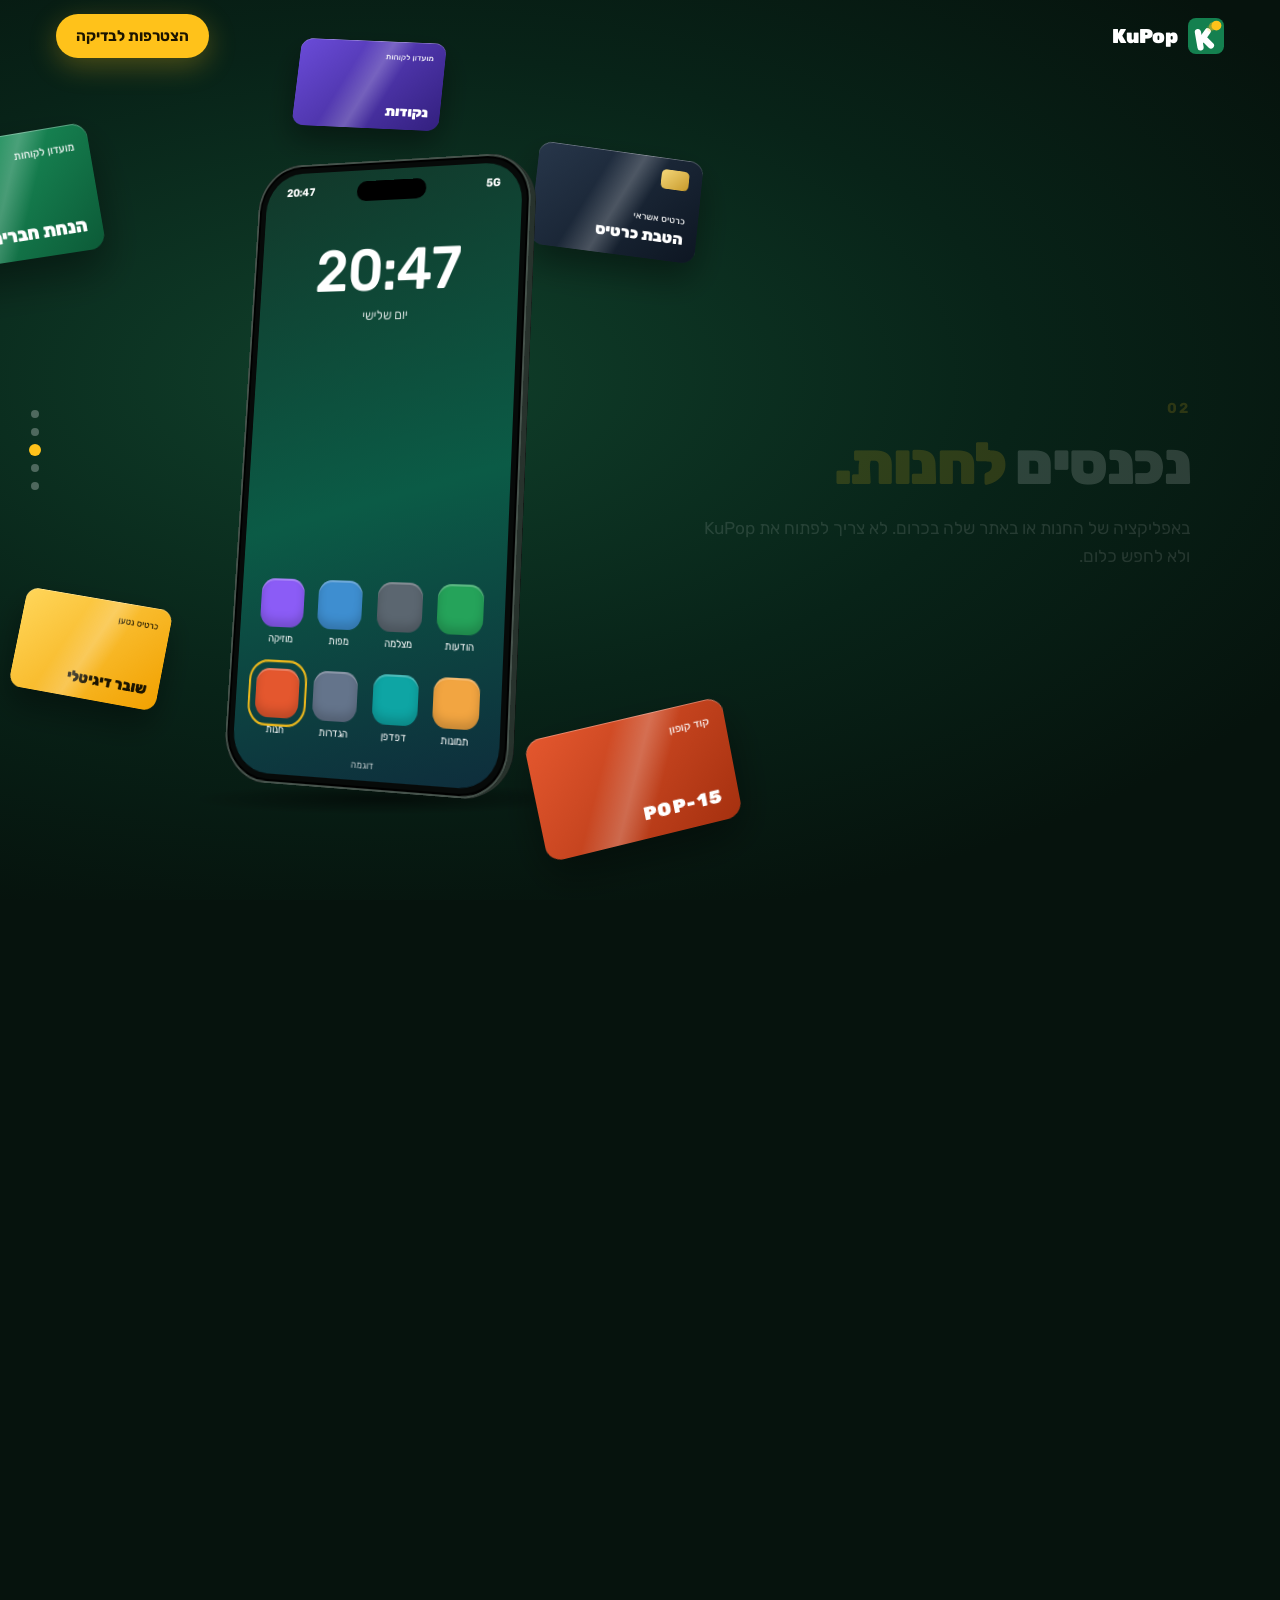
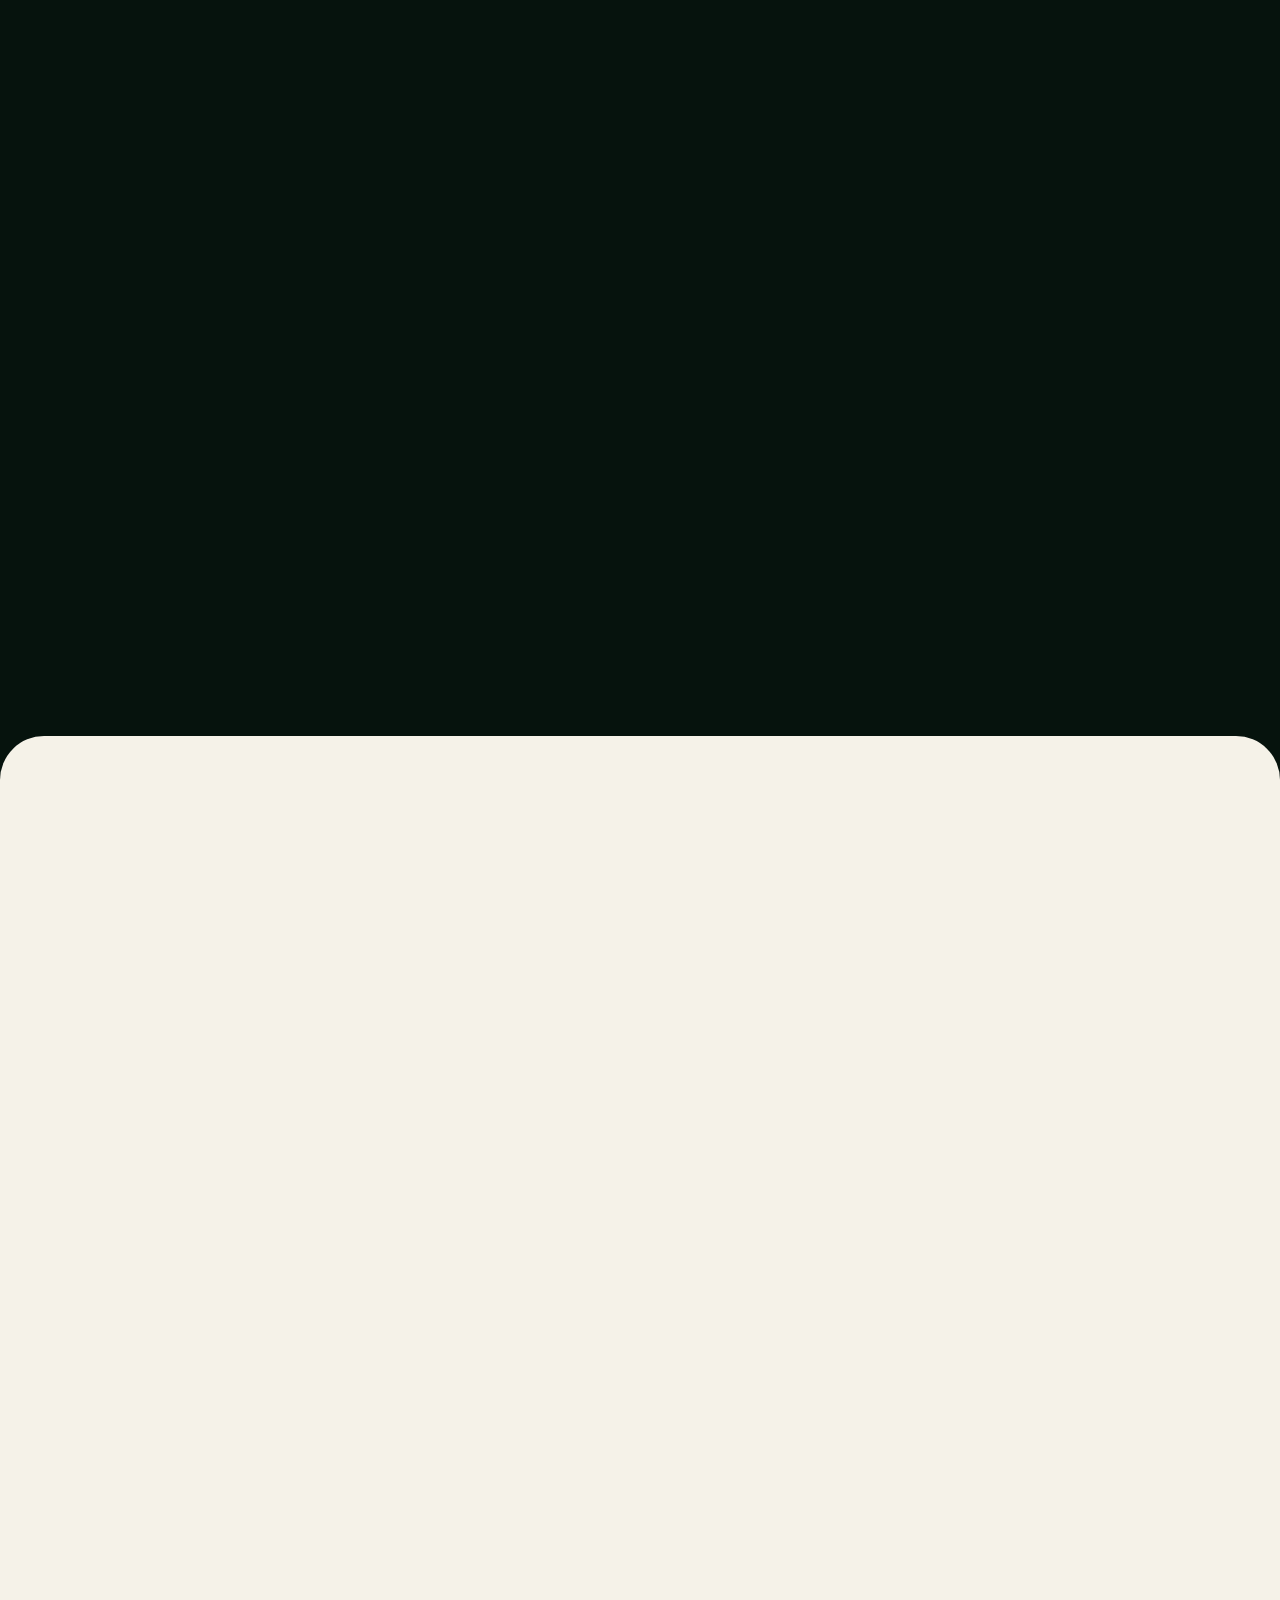
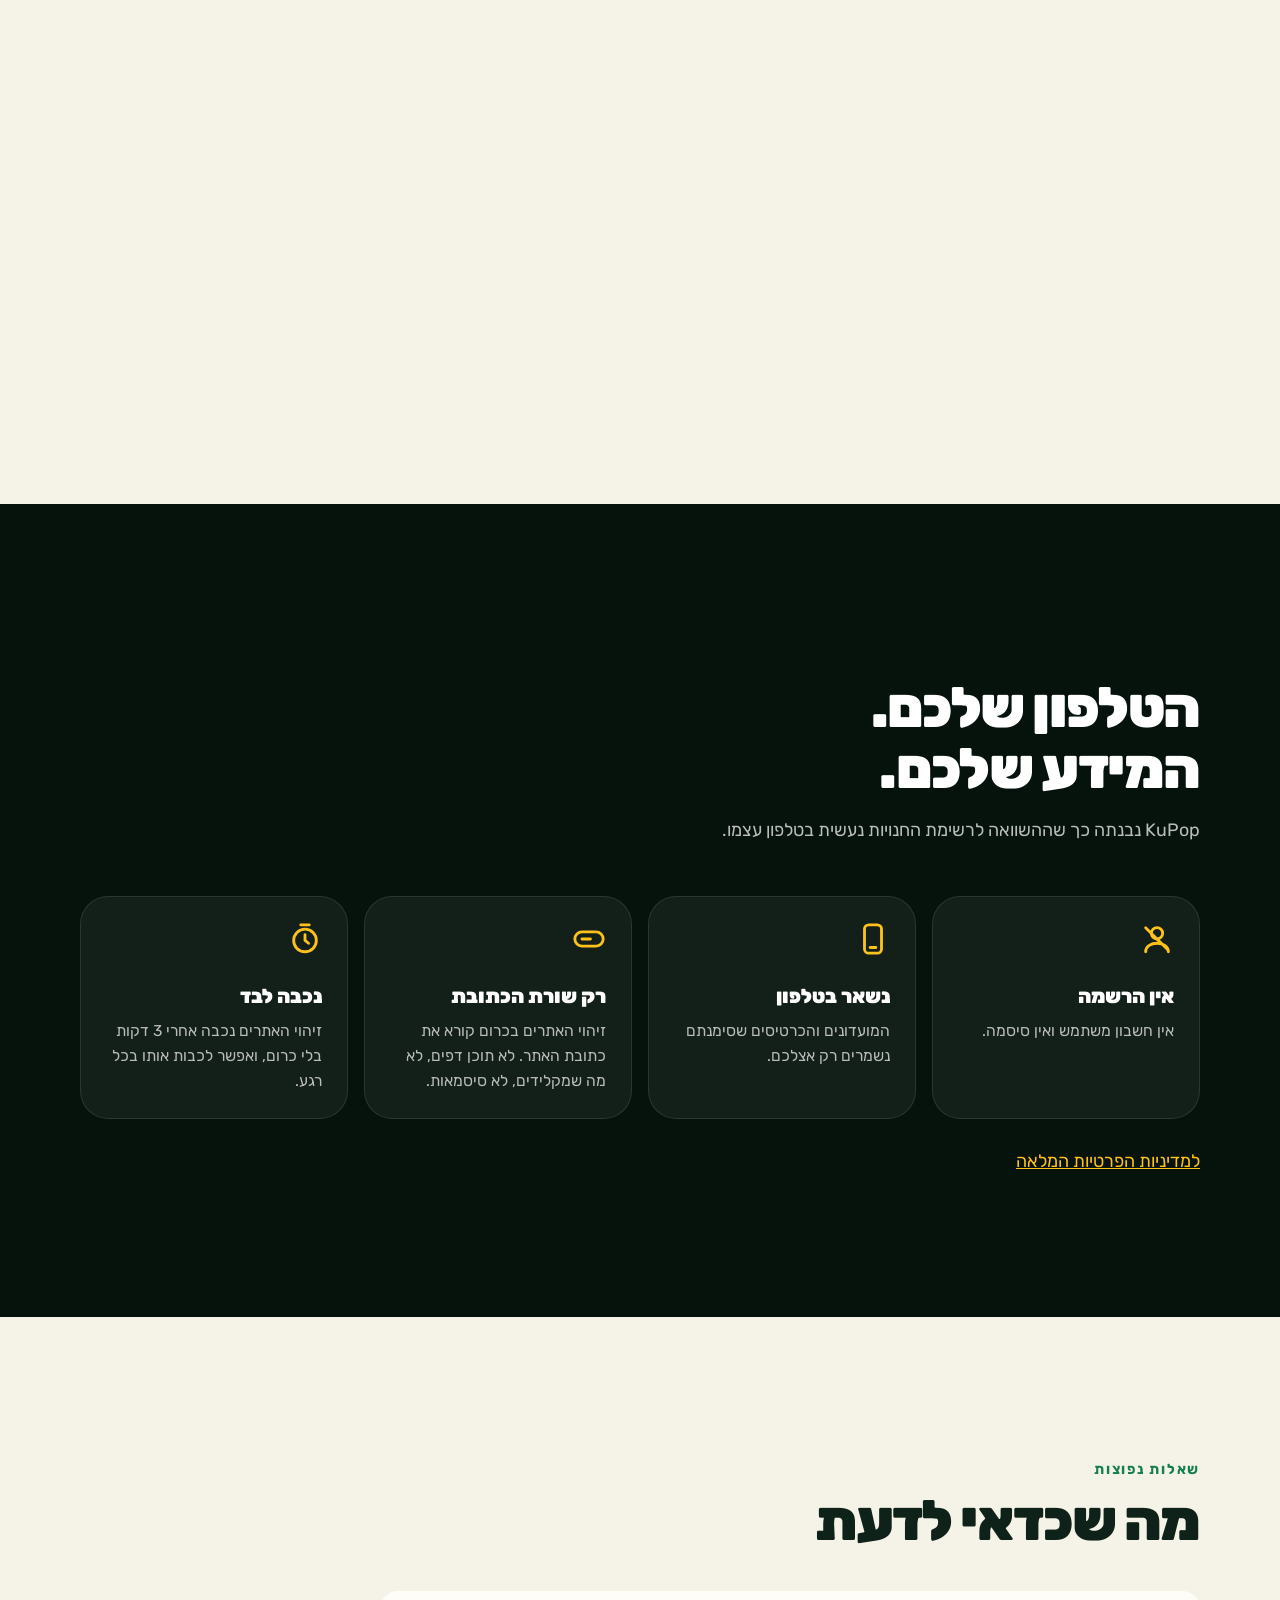
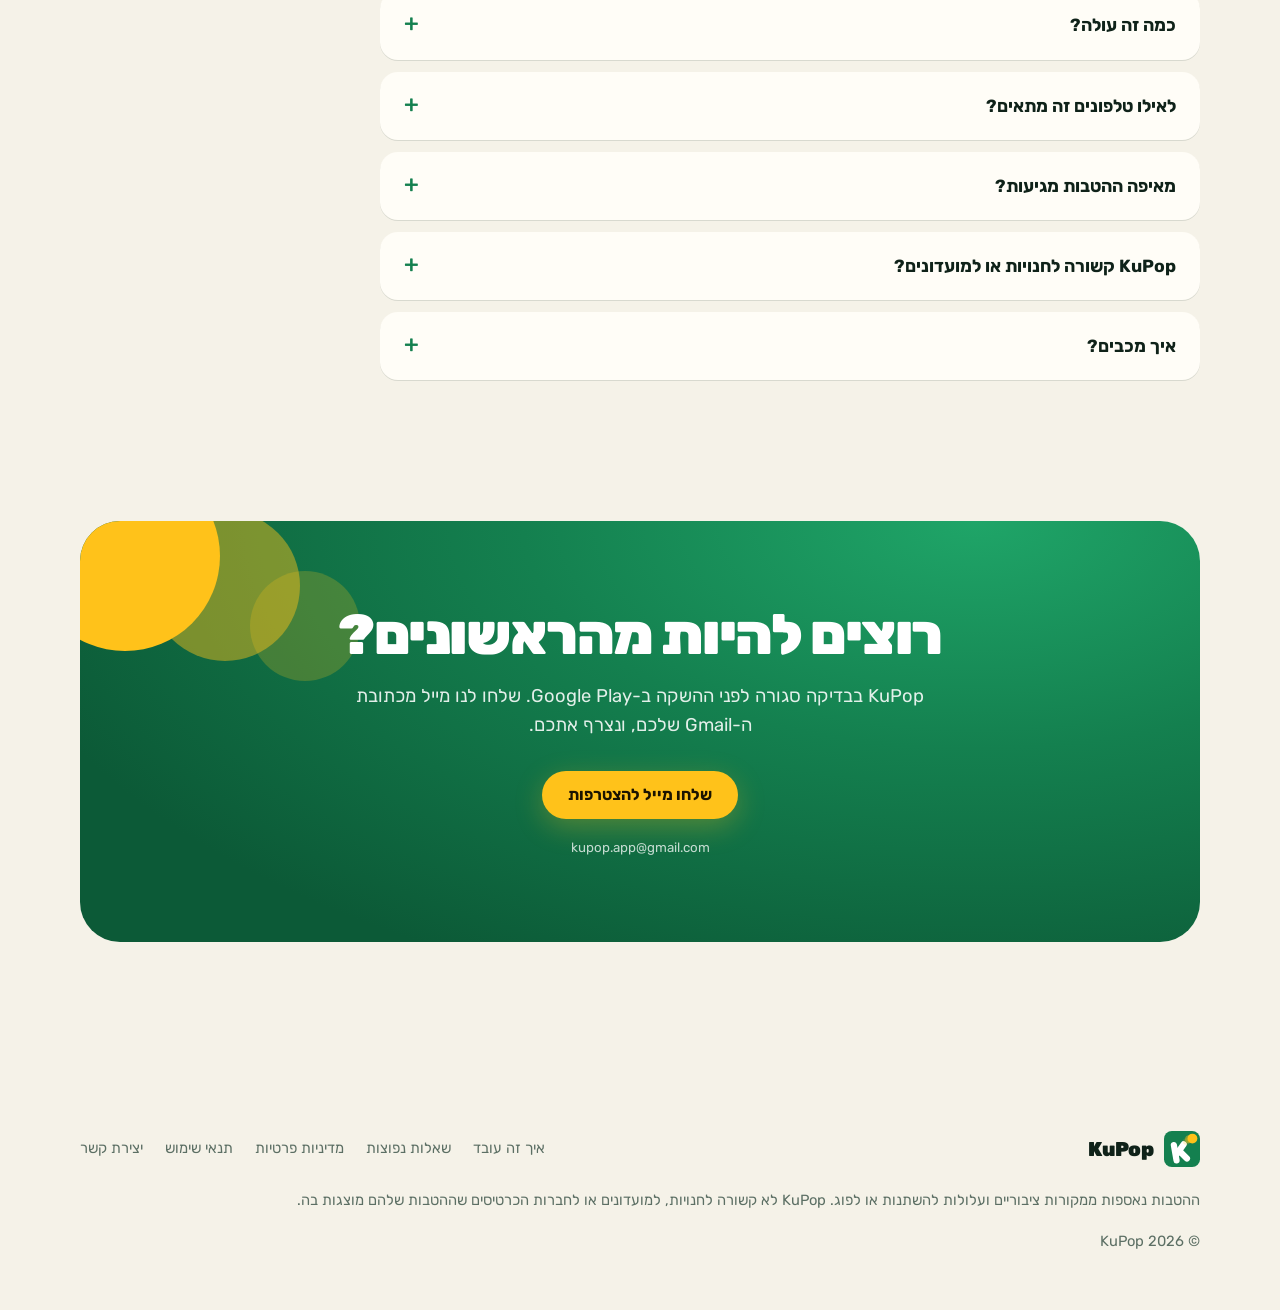
==== index.html @ e4efebe9 "Deploy site from savings-app@a55559f5" ====
<!doctype html>
<html lang="he" dir="rtl">
<head>
<meta charset="utf-8">
<meta name="viewport" content="width=device-width, initial-scale=1, viewport-fit=cover">
<title>KuPop · ההנחה הכי טובה, ברגע הקנייה</title>
<meta name="description" content="KuPop מקפיצה את ההטבה שלכם כשנכנסים לחנות, באפליקציה או באתר בכרום. מועדון, כרטיס אשראי, כרטיס נטען או קוד קופון.">
<meta name="theme-color" content="#06130D">
<link rel="canonical" href="https://www.kupop.co.il/">
<meta property="og:type" content="website">
<meta property="og:site_name" content="KuPop">
<meta property="og:locale" content="he_IL">
<meta property="og:url" content="https://www.kupop.co.il/">
<meta property="og:title" content="KuPop · ההנחה הכי טובה, ברגע הקנייה">
<meta property="og:description" content="KuPop מקפיצה את ההטבה שלכם כשנכנסים לחנות, באפליקציה או באתר בכרום. מועדון, כרטיס אשראי, כרטיס נטען או קוד קופון.">
<script type="application/ld+json">{"@context":"https://schema.org","@graph":[{"@type":"WebSite","@id":"https://www.kupop.co.il/#website","url":"https://www.kupop.co.il/","name":"KuPop","inLanguage":"he"},{"@type":"Organization","@id":"https://www.kupop.co.il/#org","name":"KuPop","url":"https://www.kupop.co.il/","logo":"https://www.kupop.co.il/logo.svg","email":"kupop.app@gmail.com"}]}</script>
<link rel="icon" href="logo.svg" type="image/svg+xml">
<style>
@font-face{font-family:"Rubik"; font-style:normal; font-weight:300 900; font-display:swap; src:url(fonts/rubik-hebrew.woff2) format("woff2");
  unicode-range:U+0307-0308,U+0590-05FF,U+200C-2010,U+20AA,U+25CC,U+FB1D-FB4F}
@font-face{font-family:"Rubik"; font-style:normal; font-weight:300 900; font-display:swap; src:url(fonts/rubik-latin.woff2) format("woff2");
  unicode-range:U+0000-00FF,U+0131,U+0152-0153,U+02BB-02BC,U+02C6,U+02DA,U+02DC,U+0304,U+0308,U+0329,U+2000-206F,U+20AC,U+2122,U+2191,U+2193,U+2212,U+2215,U+FEFF,U+FFFD}
:root{
  --ink:#06130D; --forest:#0B3D2A; --green:#14804F; --green-2:#1FA568; --gold:#FFC21A;
  --bg:#F5F2E8; --surface:#FFFDF7; --text:#0F2219; --muted:#5C6F64; --line:rgba(15,34,25,.12);
  --r-lg:28px; --r-md:18px;
  --ease:cubic-bezier(.2,.8,.2,1);
}
@media (prefers-color-scheme: dark){
  :root{ --bg:#0A1711; --surface:#11231A; --text:#EAF2EC; --muted:#9DB3A6; --line:rgba(234,242,236,.14); }
}
*{box-sizing:border-box}
html{scroll-behavior:smooth; -webkit-text-size-adjust:100%}
body{margin:0; font-family:"Rubik","Heebo","Segoe UI","Noto Sans Hebrew","Arial Hebrew",system-ui,sans-serif;
  background:var(--ink); color:var(--text); line-height:1.6; -webkit-font-smoothing:antialiased; overflow-x:hidden}
a{color:inherit}
h1,h2,h3,p{margin:0}
:focus-visible{outline:3px solid var(--gold); outline-offset:3px; border-radius:6px}

/* ---------- nav ---------- */
.nav{position:fixed; inset:0 0 auto 0; z-index:50; display:flex; align-items:center; justify-content:space-between;
  padding:14px clamp(18px,5vw,56px); color:#fff; transition:background .4s, color .4s, box-shadow .4s}
.nav.solid{background:color-mix(in srgb, var(--bg) 82%, transparent); color:var(--text);
  -webkit-backdrop-filter:blur(18px) saturate(160%); backdrop-filter:blur(18px) saturate(160%); box-shadow:0 1px 0 var(--line)}
.brand{display:flex; align-items:center; gap:10px; font-weight:900; font-size:1.25rem; text-decoration:none; letter-spacing:-.01em}
.brand svg{width:36px; height:36px; display:block}
.btn{display:inline-flex; align-items:center; justify-content:center; gap:8px; min-height:48px; padding:0 26px; border-radius:999px;
  font:inherit; font-weight:700; text-decoration:none; cursor:pointer; border:0; transition:transform .3s var(--ease), box-shadow .3s, background .3s}
.btn-gold{background:var(--gold); color:#1B1400; box-shadow:0 8px 28px rgba(255,194,26,.28)}
.btn-gold:hover{transform:translateY(-2px); box-shadow:0 14px 36px rgba(255,194,26,.42)}
.btn-ghost{color:#fff; box-shadow:inset 0 0 0 1.5px rgba(255,255,255,.4)}
.btn-ghost:hover{background:rgba(255,255,255,.1)}
.nav .btn{min-height:44px; padding:0 20px; font-size:.95rem}

/* ---------- pinned 3D stage ---------- */
.stage{position:relative; height:620vh; background:var(--ink)}
.pin{position:sticky; top:0; height:100vh; height:100svh; overflow:hidden; color:#fff;
  background:radial-gradient(110% 80% at 30% 42%, #10402B 0%, #082318 45%, var(--ink) 78%)}
.glow-gold{position:absolute; inset:0; opacity:0; pointer-events:none;
  background:radial-gradient(60% 50% at 36% 38%, rgba(255,194,26,.32), transparent 70%)}
.floor{position:absolute; left:-60%; right:-60%; bottom:-12%; height:62%; overflow:hidden; pointer-events:none;
  transform:perspective(900px) rotateX(74deg); transform-origin:50% 100%;
  -webkit-mask-image:radial-gradient(60% 90% at 50% 100%, #000 10%, transparent 75%); mask-image:radial-gradient(60% 90% at 50% 100%, #000 10%, transparent 75%)}
.floor i{position:absolute; inset:-80px 0 0 0; opacity:.5;
  background:
    repeating-linear-gradient(0deg, rgba(31,165,104,.55) 0 1.5px, transparent 1.5px 80px),
    repeating-linear-gradient(90deg, rgba(31,165,104,.55) 0 1.5px, transparent 1.5px 80px)}

.scene{position:absolute; inset:0; perspective:1400px; perspective-origin:50% 46%; direction:ltr; z-index:2; pointer-events:none}
.enter,.world,.phone,.phone-in{transform-style:preserve-3d}
.enter{position:absolute; left:50%; top:50%; animation:enter 1.5s var(--ease) both}
@keyframes enter{from{transform:translate3d(0,120px,-900px) rotateY(24deg)} to{transform:none}}
.world{position:absolute; left:0; top:0}

.shadow{position:absolute; left:0; top:0; width:360px; height:70px; margin:-35px 0 0 -180px; border-radius:50%;
  background:radial-gradient(closest-side, rgba(0,0,0,.55), transparent); will-change:transform}

/* phone */
.phone{position:absolute; left:0; top:0; width:290px; height:600px; margin:-300px 0 0 -145px; will-change:transform}
.phone-in{position:absolute; inset:0; animation:bob 7s ease-in-out infinite}
@keyframes bob{50%{transform:translate3d(0,-10px,0) rotateZ(.6deg)}}
.slice{position:absolute; inset:0; border-radius:46px; background:#27322c}
.slice.back{background:linear-gradient(160deg,#1c2520,#0d1310)}
.body{position:absolute; inset:0; border-radius:46px; background:#070a09; box-shadow:inset 0 0 0 2px #46534c, inset 0 0 0 4px #000}
.screen{position:absolute; inset:9px; border-radius:38px; overflow:hidden; direction:rtl; background:#000; font-size:13px; line-height:1.35; color:#10231A}
.island{position:absolute; top:20px; left:50%; width:74px; height:20px; margin-left:-37px; border-radius:12px; background:#000; z-index:6}
.scr{position:absolute; inset:0; will-change:opacity,transform}
.status{display:flex; justify-content:space-between; padding:13px 22px 0; font-size:11px; font-weight:700; color:#fff; direction:ltr}
/* home */
.scr-home{background:linear-gradient(165deg,#12382a,#0b5b46 55%,#0e2d3c); color:#fff}
.clock{margin-top:44px; text-align:center; font-size:58px; font-weight:500; letter-spacing:-.02em; direction:ltr; line-height:1}
.date{text-align:center; font-size:13px; opacity:.8; margin-top:6px}
.apps{position:absolute; inset:auto 18px 34px 18px; display:grid; grid-template-columns:repeat(4,1fr); gap:20px 10px}
.app{display:grid; justify-items:center; gap:5px; font-size:10px}
.app i{width:46px; height:46px; border-radius:14px; background:var(--c); box-shadow:inset 0 -6px 10px rgba(0,0,0,.18), inset 0 2px 0 rgba(255,255,255,.25)}
.app-store i{position:relative}
.app-store i::after{content:""; position:absolute; inset:-5px; border-radius:18px; border:2px solid var(--gold); opacity:var(--ring,0); transform:scale(calc(1 + var(--ring,0)*.12))}
/* store */
.scr-store{background:#FBF7F0; transform-origin:79% 63%}
.scr-store .status{color:#10231A}
.s-bar{display:flex; align-items:center; justify-content:space-between; padding:14px 18px 10px; font-weight:900; font-size:16px}
.s-bar small{font-weight:500; font-size:10px; color:#7b857f; display:block}
.s-cart{width:30px; height:30px; border-radius:10px; background:#10231A}
.s-hero{margin:4px 14px 12px; height:128px; border-radius:18px; padding:16px; color:#fff; display:flex; flex-direction:column; justify-content:flex-end;
  background:linear-gradient(135deg,#E4572E,#F2A541)}
.s-hero b{font-size:19px; font-weight:900; line-height:1.15}
.s-grid{display:grid; grid-template-columns:1fr 1fr; gap:10px; padding:0 14px}
.s-item{border-radius:14px; background:#fff; padding:8px; box-shadow:0 2px 8px rgba(16,35,26,.06)}
.s-item i{display:block; height:74px; border-radius:10px; background:var(--c)}
.s-item u{display:block; height:7px; width:70%; margin-top:8px; border-radius:4px; background:#e4e0d6}
.s-item u+u{width:40%}
.s-pay{position:absolute; inset:auto 14px 26px 14px; height:48px; border-radius:16px; background:#10231A; color:#fff; display:flex; align-items:center; justify-content:space-between; padding:0 18px; font-weight:700}
/* saved */
.scr-saved{background:radial-gradient(120% 70% at 50% 30%, #1FA568, #14804F 60%, #0e6a40); color:#fff; display:flex; flex-direction:column; align-items:center; justify-content:center; text-align:center}
.scr-saved small{font-size:15px; opacity:.9}
.scr-saved b{font-size:74px; font-weight:900; line-height:1; margin:6px 0 8px; direction:ltr}
.scr-saved b span{font-size:.5em; margin-inline-start:.12em}
.scr-saved em{font-style:normal; font-size:13px; opacity:.9}
/* notification */
.notif{position:absolute; inset:46px 10px auto 10px; z-index:5; padding:12px 14px 10px; border-radius:22px; background:#fff; box-shadow:0 14px 34px rgba(0,0,0,.28); will-change:transform,opacity}
.n-head{display:flex; align-items:center; gap:6px; font-size:10px; color:#6d7a73}
.n-head svg{width:16px; height:16px}
.n-title{font-weight:900; font-size:15px; margin-top:6px}
.n-text{font-size:12px; color:#3f4f47; margin-top:2px}
.n-actions{display:flex; align-items:center; gap:12px; margin-top:10px; font-size:11px; color:#6d7a73}
.n-actions b{background:var(--green); color:#fff; border-radius:999px; padding:5px 14px; font-weight:700}
.demo-tag{position:absolute; inset:auto 0 8px 0; text-align:center; font-size:9px; color:rgba(255,255,255,.75); mix-blend-mode:difference; z-index:7}
/* coin */
.coin,.echo{position:absolute; left:50%; top:50%; width:84px; height:84px; margin:-42px 0 0 -42px; border-radius:50%; opacity:0; will-change:transform,opacity}
.coin{background:radial-gradient(circle at 35% 30%, #FFE38A, var(--gold) 55%, #E0A100); display:grid; place-items:center;
  box-shadow:inset 0 0 0 5px rgba(255,255,255,.28), 0 12px 30px rgba(255,194,26,.45)}
.coin span{font-weight:900; font-size:40px; color:#8a6400; line-height:1}
.echo{background:var(--gold)}

/* floating benefit cards */
.card{position:absolute; left:0; top:0; width:200px; height:126px; margin:-63px 0 0 -100px; direction:rtl; will-change:transform,opacity}
.card-in{position:absolute; inset:0; border-radius:16px; padding:14px 16px; color:#fff; overflow:hidden; display:flex; flex-direction:column; justify-content:space-between;
  background:var(--bgc); box-shadow:0 20px 44px rgba(0,0,0,.4), inset 0 1px 0 rgba(255,255,255,.3); animation:float var(--d,6s) ease-in-out var(--dl,0s) infinite}
@keyframes float{50%{transform:translate3d(0,-12px,0) rotate(1.4deg)}}
.card-in::after{content:""; position:absolute; inset:0; background:linear-gradient(115deg, transparent 35%, rgba(255,255,255,.22) 50%, transparent 62%)}
.card small{font-size:11px; opacity:.85; font-weight:500}
.card b{font-size:19px; font-weight:900; line-height:1.1}
.card i{width:34px; height:24px; border-radius:6px; background:linear-gradient(135deg,#f5d77a,#c79a2b); display:block}
.card.dark .card-in{color:#1B1400}

/* captions */
.caps{position:absolute; inset:0; z-index:5; pointer-events:none}
.cap{position:absolute; top:0; bottom:0; inset-inline-start:clamp(24px,7vw,110px); width:min(38vw,540px); display:flex; flex-direction:column; justify-content:center; align-items:flex-start; will-change:transform,opacity}
.cap a{pointer-events:auto}
.eyebrow{display:inline-flex; align-items:center; gap:8px; padding:6px 14px; border-radius:999px; font-size:.85rem; font-weight:500; color:var(--gold);
  background:rgba(255,194,26,.1); box-shadow:inset 0 0 0 1px rgba(255,194,26,.35); margin-bottom:22px}
.eyebrow::before{content:""; width:8px; height:8px; border-radius:50%; background:var(--gold)}
.cap h1,.cap h2{font-weight:900; letter-spacing:-.025em; line-height:1.04; text-wrap:balance}
.cap h1{font-size:clamp(2.5rem,5.4vw,5rem)}
.cap h2{font-size:clamp(2.2rem,4.6vw,4.2rem)}
.cap h1 em,.cap h2 em{font-style:normal; color:var(--gold)}
.cap p{margin-top:20px; font-size:clamp(1.05rem,1.35vw,1.3rem); color:rgba(255,255,255,.78); max-width:30em}
.cta{display:flex; flex-wrap:wrap; gap:12px; margin-top:32px}
.step-no{font-size:.9rem; font-weight:700; color:var(--gold); letter-spacing:.14em; margin-bottom:14px}

.dots{position:absolute; inset-inline-end:clamp(14px,2.4vw,34px); top:50%; transform:translateY(-50%); display:grid; gap:10px; z-index:6}
.dots i{width:8px; height:8px; border-radius:50%; background:rgba(255,255,255,.28); transition:background .3s, transform .3s}
.dots i.on{background:var(--gold); transform:scale(1.5)}
.hint{position:absolute; inset:auto 0 22px 0; text-align:center; font-size:.85rem; color:rgba(255,255,255,.6); z-index:6; transition:opacity .4s}
.hint::after{content:""; display:block; width:1.5px; height:26px; margin:8px auto 0; background:linear-gradient(var(--gold),transparent); animation:drip 1.8s ease-in-out infinite}
@keyframes drip{0%{transform:scaleY(0); transform-origin:top}50%{transform:scaleY(1); transform-origin:top}51%{transform-origin:bottom}100%{transform:scaleY(0); transform-origin:bottom}}

/* ---------- content sections ---------- */
.sheet{position:relative; z-index:3; background:var(--bg); border-radius:44px 44px 0 0; margin-top:-44px}
section.block{padding:clamp(72px,11vw,150px) clamp(20px,6vw,80px)}
.wrap{max-width:1120px; margin:0 auto}
.kicker{font-weight:700; color:var(--green); letter-spacing:.12em; font-size:.9rem}
@media (prefers-color-scheme: dark){ .kicker{color:var(--green-2)} }
.block h2{font-size:clamp(2rem,4.4vw,3.6rem); font-weight:900; letter-spacing:-.025em; line-height:1.08; margin-top:10px; text-wrap:balance}
.lead{margin-top:16px; font-size:clamp(1.05rem,1.4vw,1.25rem); color:var(--muted); max-width:36em}
.reveal{opacity:0; transform:translate3d(0,34px,0); transition:opacity .8s var(--ease), transform .8s var(--ease); transition-delay:var(--rd,0s)}
.reveal.in{opacity:1; transform:none}

.steps{display:grid; grid-template-columns:repeat(auto-fit,minmax(250px,1fr)); gap:20px; margin-top:52px; perspective:1200px}
.tile{position:relative; padding:30px 28px 32px; border-radius:var(--r-lg); background:var(--surface); box-shadow:0 1px 0 var(--line), 0 18px 40px rgba(15,34,25,.07);
  transform-style:preserve-3d; transition:transform .5s var(--ease), box-shadow .5s}
.tile .num{display:grid; place-items:center; width:52px; height:52px; border-radius:16px; background:var(--green); color:#fff; font-weight:900; font-size:1.4rem; transform:translateZ(36px)}
.tile h3{font-size:1.4rem; font-weight:900; margin-top:22px; transform:translateZ(22px)}
.tile p{color:var(--muted); margin-top:8px; transform:translateZ(12px)}
.note{display:flex; gap:14px; align-items:flex-start; margin-top:22px; padding:20px 24px; border-radius:var(--r-md); background:color-mix(in srgb, var(--gold) 16%, var(--surface)); box-shadow:inset 0 0 0 1px color-mix(in srgb, var(--gold) 50%, transparent)}
.note b{white-space:nowrap}

/* types fan */
.types-head{display:flex; flex-wrap:wrap; align-items:flex-end; justify-content:space-between; gap:24px}
.count{font-weight:900; line-height:1; font-size:clamp(3.4rem,9vw,7rem); letter-spacing:-.04em; color:var(--green); direction:ltr}
@media (prefers-color-scheme: dark){ .count{color:var(--gold)} }
.count small{display:block; font-size:1rem; letter-spacing:0; font-weight:500; color:var(--muted); direction:rtl; text-align:end; margin-top:6px}
.fan{display:grid; grid-template-columns:repeat(4,1fr); gap:18px; margin-top:52px; perspective:1300px}
.type{min-height:230px; border-radius:var(--r-lg); padding:26px; color:#fff; background:var(--bgc); display:flex; flex-direction:column; justify-content:space-between;
  box-shadow:0 24px 50px rgba(15,34,25,.18), inset 0 1px 0 rgba(255,255,255,.3); will-change:transform,opacity}
.type h3{font-size:1.5rem; font-weight:900; line-height:1.15}
.type p{opacity:.9; font-size:.98rem}
.type.gold{color:#1B1400}

/* privacy */
.dark-block{background:var(--ink); color:#fff}
.dark-block .lead{color:rgba(255,255,255,.72)}
.dark-block .kicker{color:var(--gold)}
.facts{display:grid; grid-template-columns:repeat(4,1fr); gap:16px; margin-top:52px}
.fact{padding:26px; border-radius:var(--r-lg); background:rgba(255,255,255,.05); box-shadow:inset 0 0 0 1px rgba(255,255,255,.1)}
.fact svg{width:34px; height:34px; stroke:var(--gold); fill:none; stroke-width:2; stroke-linecap:round; stroke-linejoin:round}
.fact h3{font-size:1.25rem; font-weight:900; margin-top:16px}
.fact p{color:rgba(255,255,255,.7); margin-top:6px; font-size:.98rem}

/* faq */
.faq{margin-top:40px; display:grid; gap:12px; max-width:820px}
.faq details{border-radius:var(--r-md); background:var(--surface); box-shadow:0 1px 0 var(--line)}
.faq summary{list-style:none; cursor:pointer; padding:20px 24px; font-weight:700; font-size:1.1rem; display:flex; justify-content:space-between; gap:16px; min-height:44px}
.faq summary::-webkit-details-marker{display:none}
.faq summary::after{content:"+"; font-weight:500; font-size:1.5rem; line-height:1; color:var(--green); transition:transform .3s}
.faq details[open] summary::after{transform:rotate(45deg)}
.faq p{padding:0 24px 22px; color:var(--muted)}

/* join */
.join{position:relative; overflow:hidden; border-radius:40px; padding:clamp(40px,7vw,84px); color:#fff; text-align:center;
  background:radial-gradient(90% 120% at 80% 0%, #1FA568, var(--green) 45%, #0c5a37)}
.join h2{margin:0}
.join p{margin:16px auto 30px; max-width:32em; color:rgba(255,255,255,.88); font-size:1.15rem}
.join small{display:block; margin-top:18px; color:rgba(255,255,255,.75); direction:ltr}
.join .orb{position:absolute; border-radius:50%; background:var(--gold); pointer-events:none}
.join .orb.a{width:190px; height:190px; inset:-60px auto auto -50px}
.join .orb.b{width:150px; height:150px; inset:-10px auto auto 70px; opacity:.45}
.join .orb.c{width:110px; height:110px; inset:50px auto auto 170px; opacity:.22}
.join > *:not(.orb){position:relative}

footer{background:var(--bg); padding:44px clamp(20px,6vw,80px) 56px; color:var(--muted); font-size:.92rem}
footer .wrap{display:grid; gap:18px}
.f-top{display:flex; flex-wrap:wrap; align-items:center; justify-content:space-between; gap:16px}
.f-links{display:flex; flex-wrap:wrap; gap:6px 22px}
.f-links a{text-decoration:none; padding:8px 0; min-height:44px; display:inline-flex; align-items:center}
.f-links a:hover{color:var(--text)}
footer .brand{color:var(--text)}

@media (max-width:1100px){ .facts{grid-template-columns:repeat(2,1fr)} }
@media (max-width:900px){ .fan{grid-template-columns:repeat(2,1fr)} .type{min-height:190px} }
@media (max-width:520px){ .facts{grid-template-columns:1fr} .fan{gap:12px} .type{padding:20px; min-height:170px} .type h3{font-size:1.2rem} .type p{font-size:.9rem} }
/* ---------- mobile ---------- */
@media (max-width:819px){
  .cap{inset-inline:20px; width:auto; justify-content:flex-start; align-items:center; text-align:center; padding-top:78px}
  .cap h1{font-size:clamp(2rem,9vw,2.7rem)}
  .cap h2{font-size:clamp(1.9rem,8.4vw,2.5rem)}
  .cap p{margin-top:12px; font-size:1rem}
  .eyebrow{margin-bottom:14px}
  .cta{justify-content:center; margin-top:18px; gap:10px}
  .cta .btn{min-height:44px; padding:0 20px; font-size:.95rem}
  .step-no{margin-bottom:8px}
  .hint{display:none}
  .nav .btn{display:none}
  .glow-gold{background:radial-gradient(70% 40% at 50% 62%, rgba(255,194,26,.32), transparent 70%)}
  .sheet{border-radius:30px 30px 0 0; margin-top:-30px}
  .count small{text-align:start}
  .join .orb{transform:scale(.55); transform-origin:0 0}
}
@media (prefers-reduced-motion: reduce){
  html{scroll-behavior:auto}
  .phone-in,.card-in,.hint::after,.enter{animation:none}
  .reveal{opacity:1; transform:none; transition:none}
}
</style>
</head>
<body>

<svg width="0" height="0" style="position:absolute" aria-hidden="true"><defs>
  <symbol id="logo" viewBox="0 0 512 512"><rect width="512" height="512" rx="112" fill="#14804F"/>
    <g transform="rotate(-10 256 280) translate(-24,30)" stroke="#fff" stroke-width="88" stroke-linecap="round" fill="none"><path d="M180,152V372"/><path d="M196,288L320,164"/><path d="M240,244L330,372"/></g>
    <circle cx="316" cy="150" r="46" fill="#FFC21A" opacity=".22"/><circle cx="356" cy="118" r="56" fill="#FFC21A" opacity=".45"/><circle cx="404" cy="108" r="70" fill="#FFC21A"/></symbol>
</defs></svg>

<header class="nav" id="nav">
  <a class="brand" href="#top" aria-label="KuPop"><svg><use href="#logo"/></svg>KuPop</a>
  <a class="btn btn-gold" href="#join">הצטרפות לבדיקה</a>
</header>

<main id="top">
<section class="stage" id="stage" aria-label="איך KuPop עובדת">
  <div class="pin">
    <div class="glow-gold" id="glowGold"></div>
    <div class="floor" aria-hidden="true"><i id="floor"></i></div>

    <div class="scene" aria-hidden="true">
      <div class="enter"><div class="world" id="world">
        <div class="shadow" id="shadow"></div>

        <div class="card" data-x="-230" data-y="-190" data-z="120" data-rx="-10" data-ry="28" data-rz="-8" data-spin="-95">
          <div class="card-in" style="--bgc:linear-gradient(135deg,#1FA568,#0c5a37);--d:6.5s"><small>מועדון לקוחות</small><b>הנחת חברים</b></div></div>
        <div class="card" data-x="190" data-y="-215" data-z="-60" data-rx="8" data-ry="-32" data-rz="6" data-spin="105">
          <div class="card-in" style="--bgc:linear-gradient(135deg,#27364a,#0d1622);--d:7.4s;--dl:-2s"><i></i><div><small>כרטיס אשראי</small><br><b>הטבת כרטיס</b></div></div></div>
        <div class="card dark" data-x="-265" data-y="160" data-z="-120" data-rx="12" data-ry="34" data-rz="9" data-spin="-110">
          <div class="card-in" style="--bgc:linear-gradient(135deg,#FFD65A,#F2A100);--d:5.8s;--dl:-1s"><small>כרטיס נטען</small><b>שובר דיגיטלי</b></div></div>
        <div class="card" data-x="205" data-y="205" data-z="140" data-rx="-8" data-ry="-24" data-rz="-11" data-spin="85">
          <div class="card-in" style="--bgc:linear-gradient(135deg,#E4572E,#a5300f);--d:6.9s;--dl:-3s"><small>קוד קופון</small><b dir="ltr" style="text-align:end;letter-spacing:.08em">POP-15</b></div></div>
        <div class="card" data-x="-40" data-y="-345" data-z="-200" data-rx="18" data-ry="12" data-rz="4" data-spin="-40">
          <div class="card-in" style="--bgc:linear-gradient(135deg,#6a4bd8,#33207f);--d:8s;--dl:-4s"><small>מועדון לקוחות</small><b>נקודות</b></div></div>

        <div class="phone" id="phone"><div class="phone-in" id="phoneIn">
          <div class="body">
            <div class="screen">
              <div class="scr scr-home" id="scrHome">
                <div class="status"><span>20:47</span><span>5G</span></div>
                <div class="clock">20:47</div><div class="date">יום שלישי</div>
                <div class="apps">
                  <div class="app"><i style="--c:#25A35A"></i>הודעות</div>
                  <div class="app"><i style="--c:#5B6670"></i>מצלמה</div>
                  <div class="app"><i style="--c:#3E8ED0"></i>מפות</div>
                  <div class="app"><i style="--c:#8B5CF6"></i>מוזיקה</div>
                  <div class="app"><i style="--c:#F2A541"></i>תמונות</div>
                  <div class="app"><i style="--c:#0EA5A4"></i>דפדפן</div>
                  <div class="app"><i style="--c:#64748B"></i>הגדרות</div>
                  <div class="app app-store" id="appStore"><i style="--c:#E4572E"></i>חנות</div>
                </div>
              </div>
              <div class="scr scr-store" id="scrStore">
                <div class="status"><span>20:47</span><span>5G</span></div>
                <div class="s-bar"><div>חנות לדוגמה<small>משלוח חינם מעל 199 ₪</small></div><span class="s-cart"></span></div>
                <div class="s-hero"><b>קולקציית<br>חורף</b></div>
                <div class="s-grid">
                  <div class="s-item"><i style="--c:#d8e6dd"></i><u></u><u></u></div>
                  <div class="s-item"><i style="--c:#f3dccb"></i><u></u><u></u></div>
                  <div class="s-item"><i style="--c:#dcdff2"></i><u></u><u></u></div>
                  <div class="s-item"><i style="--c:#f4e7b8"></i><u></u><u></u></div>
                </div>
                <div class="s-pay"><span>לתשלום</span><span>200 ₪</span></div>
              </div>
              <div class="scr scr-saved" id="scrSaved">
                <small>חסכתם</small><b><span>₪</span><i id="savedNum" style="font-style:normal">0</i></b><em>בחנות לדוגמה, בלי לחפש</em>
              </div>
              <div class="notif" id="notif">
                <div class="n-head"><svg><use href="#logo"/></svg>KuPop · עכשיו</div>
                <div class="n-title">שובר 200 ₪ ב-170 ₪</div>
                <div class="n-text">דרך המועדון שלכם · חוסכים 30 ₪</div>
                <div class="n-actions"><b>לרכישה</b><span>השתמשתי</span><span>השתקה…</span></div>
              </div>
              <div class="demo-tag">דוגמה</div>
            </div>
            <div class="island"></div>
          </div>
          <div class="echo" id="echo2"></div><div class="echo" id="echo1"></div>
          <div class="coin" id="coin"><span>₪</span></div>
        </div></div>
      </div></div>
    </div>

    <div class="caps">
      <div class="cap" data-from="-1" data-to="0.145">
        <span class="eyebrow">בקרוב ב-Google Play</span>
        <h1>ההנחה הכי טובה, <em>ברגע הקנייה</em></h1>
        <p>KuPop מקפיצה את ההטבה שלכם כשנכנסים לחנות. באפליקציה או באתר, בלי לחפש.</p>
        <div class="cta"><a class="btn btn-gold" href="#join">הצטרפות לבדיקה הסגורה</a><a class="btn btn-ghost" href="#how">איך זה עובד</a></div>
      </div>
      <div class="cap" data-from="0.175" data-to="0.335">
        <div class="step-no">01</div>
        <h2>מועדון. אשראי. נטען. <em>קופון.</em></h2>
        <p>יש לכם הטבות בכל מקום. ברגע הקנייה קשה לזכור איזו מהן שווה בחנות הזו.</p>
      </div>
      <div class="cap" data-from="0.37" data-to="0.525">
        <div class="step-no">02</div>
        <h2>נכנסים <em>לחנות.</em></h2>
        <p>באפליקציה של החנות או באתר שלה בכרום. לא צריך לפתוח את KuPop ולא לחפש כלום.</p>
      </div>
      <div class="cap" data-from="0.56" data-to="0.73">
        <div class="step-no">03</div>
        <h2>וההטבה <em>קופצת.</em></h2>
        <p>התראה אחת עם ההטבה שמתאימה למה שסימנתם, ואיך לממש אותה. עד שלוש הטבות, בלי פרסומות.</p>
      </div>
      <div class="cap" data-from="0.765" data-to="2">
        <div class="step-no">04</div>
        <h2>חסכתם. <em>בלי לחפש.</em></h2>
        <p>הדוגמה כאן להמחשה בלבד. ההטבות האמיתיות תלויות במועדונים ובכרטיסים שלכם.</p>
      </div>
    </div>

    <div class="dots" id="dots" aria-hidden="true"><i></i><i></i><i></i><i></i><i></i></div>
    <div class="hint" id="hint" aria-hidden="true">גללו למטה</div>
  </div>
</section>

<div class="sheet">
  <section class="block" id="how">
    <div class="wrap">
      <div class="kicker reveal">איך זה עובד</div>
      <h2 class="reveal">שלושה צעדים, פעם אחת</h2>
      <p class="lead reveal">מגדירים בדקה, ומאז KuPop עובדת ברקע. אתם רק קונים כרגיל.</p>
      <div class="steps">
        <article class="tile tilt reveal"><div class="num">1</div><h3>מסמנים מה יש לכם</h3><p>מועדונים, כרטיסי אשראי וכרטיסים נטענים. פעם אחת, ואפשר לשנות בכל רגע.</p></article>
        <article class="tile tilt reveal" style="--rd:.1s"><div class="num">2</div><h3>מאשרים שתי הרשאות</h3><p>גישה לשימוש באפליקציות, והתראות. ככה KuPop יודעת שנכנסתם לחנות.</p></article>
        <article class="tile tilt reveal" style="--rd:.2s"><div class="num">3</div><h3>קונים כרגיל</h3><p>כשנכנסים לחנות שאנחנו מכירים, ההטבה שמתאימה לכם קופצת בהתראה.</p></article>
      </div>
      <div class="note reveal"><b>גם באתרים</b><span>בכרום אפשר להדליק זיהוי אתרים. זה שלב נפרד ואופציונלי, והוא כבוי עד שתדליקו אותו.</span></div>
    </div>
  </section>

  <section class="block" id="types" style="padding-top:0">
    <div class="wrap">
      <div class="types-head">
        <div><div class="kicker reveal">מה KuPop מכירה</div><h2 class="reveal">כל ההטבות שלכם,<br>במקום אחד</h2></div>
        <div class="count reveal" aria-label="מעל 1,000 הטבות">+<span id="count">1,000</span><small>הטבות, מתעדכן כל יום</small></div>
      </div>
      <div class="fan" id="fan">
        <article class="type" style="--bgc:linear-gradient(150deg,#1FA568,#0c5a37)"><h3>מועדוני לקוחות</h3><p>הנחות ושוברים שמגיעים לכם כחברי מועדון.</p></article>
        <article class="type" style="--bgc:linear-gradient(150deg,#27364a,#0d1622)"><h3>כרטיסי אשראי</h3><p>ההטבות של הכרטיס שכבר נמצא בארנק.</p></article>
        <article class="type gold" style="--bgc:linear-gradient(150deg,#FFD65A,#F2A100)"><h3>כרטיסים נטענים</h3><p>איפה הכרטיס מתקבל, וכמה חוסכים איתו.</p></article>
        <article class="type" style="--bgc:linear-gradient(150deg,#E4572E,#a5300f)"><h3>קודי קופון</h3><p>קוד הנחה לקופה, כשיש כזה.</p></article>
      </div>
    </div>
  </section>

  <section class="block dark-block" id="privacy">
    <div class="wrap">
      <div class="kicker reveal">פרטיות</div>
      <h2 class="reveal">הטלפון שלכם.<br>המידע שלכם.</h2>
      <p class="lead reveal">KuPop נבנתה כך שההשוואה לרשימת החנויות נעשית בטלפון עצמו.</p>
      <div class="facts">
        <article class="fact reveal"><svg viewBox="0 0 24 24"><circle cx="12" cy="8" r="4"/><path d="M4 21c0-4 4-6 8-6s8 2 8 6M4 4l16 16"/></svg><h3>אין הרשמה</h3><p>אין חשבון משתמש ואין סיסמה.</p></article>
        <article class="fact reveal" style="--rd:.08s"><svg viewBox="0 0 24 24"><rect x="6" y="2" width="12" height="20" rx="3"/><path d="M10 18h4"/></svg><h3>נשאר בטלפון</h3><p>המועדונים והכרטיסים שסימנתם נשמרים רק אצלכם.</p></article>
        <article class="fact reveal" style="--rd:.16s"><svg viewBox="0 0 24 24"><rect x="2" y="7" width="20" height="10" rx="5"/><path d="M7 12h6"/></svg><h3>רק שורת הכתובת</h3><p>זיהוי האתרים בכרום קורא את כתובת האתר. לא תוכן דפים, לא מה שמקלידים, לא סיסמאות.</p></article>
        <article class="fact reveal" style="--rd:.24s"><svg viewBox="0 0 24 24"><circle cx="12" cy="13" r="8"/><path d="M12 9v4l2.5 2M9 2h6"/></svg><h3>נכבה לבד</h3><p>זיהוי האתרים נכבה אחרי 3 דקות בלי כרום, ואפשר לכבות אותו בכל רגע.</p></article>
      </div>
      <p class="lead reveal" style="margin-top:28px"><a href="privacy.html" style="color:var(--gold)">למדיניות הפרטיות המלאה</a></p>
    </div>
  </section>

  <section class="block" id="faq">
    <div class="wrap">
      <div class="kicker reveal">שאלות נפוצות</div>
      <h2 class="reveal">מה שכדאי לדעת</h2>
      <div class="faq">
        <details class="reveal"><summary>כמה זה עולה?</summary><p>הגרסה הראשונה בחינם.</p></details>
        <details class="reveal"><summary>לאילו טלפונים זה מתאים?</summary><p>לטלפונים עם אנדרואיד. בשלב הזה אין גרסה לאייפון.</p></details>
        <details class="reveal"><summary>מאיפה ההטבות מגיעות?</summary><p>מהעמודים הרשמיים של המועדונים, החנויות וחברות הכרטיסים, והמאגר מתעדכן כל יום. התנאים המחייבים הם תמיד של מי שנותן את ההטבה.</p></details>
        <details class="reveal"><summary>KuPop קשורה לחנויות או למועדונים?</summary><p>לא. KuPop לא קשורה לחנויות, למועדונים או לחברות הכרטיסים שההטבות שלהם מוצגות בה, ואינה מהווה ייעוץ פיננסי.</p></details>
        <details class="reveal"><summary>איך מכבים?</summary><p>במתג באפליקציה. את זיהוי האתרים בכרום מכבים גם בכפתור "כבה עכשיו" בהתראה או בהגדרות הנגישות של הטלפון.</p></details>
      </div>
    </div>
  </section>

  <section class="block" id="join" style="padding-top:0">
    <div class="wrap">
      <div class="join reveal">
        <i class="orb c"></i><i class="orb b"></i><i class="orb a"></i>
        <h2>רוצים להיות מהראשונים?</h2>
        <p>KuPop בבדיקה סגורה לפני ההשקה ב-Google Play. שלחו לנו מייל מכתובת ה-Gmail שלכם, ונצרף אתכם.</p>
        <a class="btn btn-gold" href="mailto:kupop.app@gmail.com?subject=%D7%94%D7%A6%D7%98%D7%A8%D7%A4%D7%95%D7%AA%20%D7%9C%D7%91%D7%93%D7%99%D7%A7%D7%94%20%D7%A9%D7%9C%20KuPop">שלחו מייל להצטרפות</a>
        <small>kupop.app@gmail.com</small>
      </div>
    </div>
  </section>

  <footer>
    <div class="wrap">
      <div class="f-top">
        <a class="brand" href="#top"><svg><use href="#logo"/></svg>KuPop</a>
        <nav class="f-links" aria-label="קישורים">
          <a href="#how">איך זה עובד</a><a href="#faq">שאלות נפוצות</a><a href="privacy.html">מדיניות פרטיות</a><a href="terms.html">תנאי שימוש</a>
          <a href="mailto:kupop.app@gmail.com">יצירת קשר</a>
        </nav>
      </div>
      <p>ההטבות נאספות ממקורות ציבוריים ועלולות להשתנות או לפוג. KuPop לא קשורה לחנויות, למועדונים או לחברות הכרטיסים שההטבות שלהם מוצגות בה.</p>
      <p>© 2026 KuPop</p>
    </div>
  </footer>
</div>
</main>

<script>
(() => {
  const $ = (s, r = document) => r.querySelector(s), $$ = (s, r = document) => [...r.querySelectorAll(s)];
  const clamp = (v, a = 0, b = 1) => Math.min(b, Math.max(a, v));
  const lerp = (a, b, t) => a + (b - a) * t;
  const range = (p, a, b) => clamp((p - a) / (b - a));
  const inOut = t => t < .5 ? 4 * t * t * t : 1 - Math.pow(-2 * t + 2, 3) / 2;
  const outCubic = t => 1 - Math.pow(1 - t, 3);
  const outBack = t => { const c = 1.9; return 1 + (c + 1) * Math.pow(t - 1, 3) + c * Math.pow(t - 1, 2); };
  // keyframes: [[progress, value], ...]
  const kf = (p, f, e = inOut) => {
    if (p <= f[0][0]) return f[0][1];
    for (let i = 1; i < f.length; i++) if (p <= f[i][0]) return lerp(f[i - 1][1], f[i][1], e((p - f[i - 1][0]) / (f[i][0] - f[i - 1][0])));
    return f[f.length - 1][1];
  };
  const RM = matchMedia('(prefers-reduced-motion: reduce)').matches;
  const HOVER = matchMedia('(hover: hover) and (pointer: fine)').matches;

  const stage = $('#stage'), world = $('#world'), phone = $('#phone'), shadow = $('#shadow');
  const cards = $$('.card').map(el => ({ el, ...Object.fromEntries(Object.entries(el.dataset).map(([k, v]) => [k, +v])) }));
  const caps = $$('.cap').map(el => ({ el, a: +el.dataset.from, b: +el.dataset.to }));
  const dots = $$('#dots i'), chapterStart = [0, .16, .355, .545, .75];
  const scrHome = $('#scrHome'), scrStore = $('#scrStore'), scrSaved = $('#scrSaved'), appStore = $('#appStore');
  const notif = $('#notif'), coin = $('#coin'), echo1 = $('#echo1'), echo2 = $('#echo2');
  const glowGold = $('#glowGold'), floor = $('#floor'), savedNum = $('#savedNum'), hint = $('#hint'), nav = $('#nav'), fan = $('#fan');
  const types = $$('.type', fan);

  // phone thickness: stacked slices behind the front face
  const phoneIn = $('#phoneIn');
  for (let i = 10; i >= 1; i--) {
    const s = document.createElement('div');
    s.className = 'slice' + (i === 10 ? ' back' : '');
    s.style.transform = `translateZ(${-i * 1.5}px)`;
    phoneIn.prepend(s);
  }

  let W = innerWidth, H = innerHeight, target = 0, cur = 0, mx = 0, my = 0, cmx = 0, cmy = 0, raf = 0, lastSaved = -1;
  // A tab that loads with a zero-size viewport gives 0/0 here; never let NaN into the animation state.
  const readProgress = () => { const r = stage.getBoundingClientRect(), d = r.height - H; return d > 0 ? clamp(-r.top / d) : 0; };

  function coinAt(el, t, from, to, scale, opacity, frac = 1) {
    const e = outCubic(clamp(t)) * frac; // frac < 1 leaves an echo behind on the path, as in the logo
    el.style.transform = `translate3d(${lerp(from[0], to[0], e)}px,${lerp(from[1], to[1], e)}px,${lerp(from[2], to[2], e)}px) scale(${lerp(.2, scale, e)})`;
    el.style.opacity = t <= 0 ? 0 : opacity;
  }

  function render(p) {
    const mobile = W < 820;
    const bx = mobile ? 0 : -W * .21, by = mobile ? H * .175 : H * .02;
    const fit = mobile ? Math.min(1, (H * .5) / 600) : Math.min(1.12, (H * .8) / 600);

    // phone
    const ry = kf(p, [[0, -32], [.16, -46], [.34, -18], [.46, 0], [.60, 0], [.76, 7], [.92, -12], [1, -22]]);
    const rx = kf(p, [[0, 14], [.16, 20], [.34, 8], [.46, 0], [.60, 2], [.76, -2], [.92, 9], [1, 16]]);
    const rz = kf(p, [[0, 6], [.16, 10], [.34, 2], [.46, 0], [.92, 2], [1, 5]]);
    const sc = kf(p, [[0, .9], [.16, .72], [.34, .95], [.46, 1.06], [.76, 1.08], [.92, .98], [1, .86]]) * fit;
    const pz = kf(p, [[0, 0], [.16, -260], [.34, -40], [.46, 50], [.76, 70], [1, -120]]);
    phone.style.transform = `translate3d(${bx}px,${by}px,${pz}px) rotateX(${rx}deg) rotateY(${ry}deg) rotateZ(${rz}deg) scale(${sc})`;
    shadow.style.transform = `translate3d(${bx}px,${by + 330 * sc}px,${pz - 60}px) rotateX(82deg) scale(${sc * 1.1})`;

    // floating cards: spread, face the viewer, then fly into the phone
    const sp = kf(p, [[0, 1], [.16, 1.05], [.30, 1.42], [.36, 1.3], [.48, 0]]);
    const co = kf(p, [[0, 1], [.40, 1], [.475, 0]]);
    const cs = kf(p, [[0, 1], [.30, 1.14], [.48, .25]]) * (mobile ? .66 : 1);
    const k = mobile ? .6 : 1;
    for (const c of cards) {
      const spin = Math.min(p, .48) * c.spin;
      c.el.style.transform = `translate3d(${bx + c.x * sp * k}px,${by + c.y * sp * k}px,${c.z * sp}px) rotateX(${c.rx * (1 - p)}deg) rotateY(${c.ry + spin}deg) rotateZ(${c.rz}deg) scale(${cs})`;
      c.el.style.opacity = co;
      c.el.style.visibility = co < .01 ? 'hidden' : 'visible';
    }

    // screens: home -> store opens from its icon -> saved
    appStore.style.setProperty('--ring', kf(p, [[.34, 0], [.39, 1], [.44, 0]]));
    const open = range(p, .40, .47);
    scrStore.style.opacity = open;
    scrStore.style.transform = `scale(${lerp(.12, 1, outCubic(open))})`;
    scrStore.style.borderRadius = `${lerp(60, 0, open)}px`;
    scrHome.style.opacity = 1 - range(p, .45, .47);
    const saved = range(p, .755, .80);
    scrSaved.style.opacity = saved;
    scrSaved.style.transform = `scale(${lerp(1.12, 1, outCubic(saved))})`;
    const n = Math.round(30 * outCubic(range(p, .775, .86)));
    if (n !== lastSaved) { savedNum.textContent = n; lastSaved = n; }

    // the pop
    const nIn = range(p, .535, .60), nOut = range(p, .74, .775);
    notif.style.transform = `translate3d(0,${lerp(-170, 0, outBack(nIn)) - nOut * 40}%,0) scale(${lerp(.9, 1, nIn)})`;
    notif.style.opacity = Math.min(range(p, .535, .56), 1 - nOut);

    // the coin jumps out of the screen, like in the logo
    const from = [44, -196, 24], to = mobile ? [112, -300, 150] : [215, -235, 200];
    const cT = range(p, .585, .70), drop = range(p, .755, .80);
    if (drop > 0) {
      const e = inOut(drop);
      coin.style.transform = `translate3d(${lerp(to[0], 0, e)}px,${lerp(to[1], -30, e)}px,${lerp(to[2], 30, e)}px) scale(${lerp(1, .25, e)})`;
      coin.style.opacity = 1 - drop;
      echo1.style.opacity = echo2.style.opacity = 0;
    } else {
      coinAt(coin, cT, from, to, 1, 1);
      coinAt(echo1, cT, from, to, 1.1, .45 * range(cT, .08, .3), .7);
      coinAt(echo2, cT, from, to, 1.3, .22 * range(cT, .14, .4), .42);
    }
    glowGold.style.opacity = kf(p, [[.54, 0], [.63, 1], [.74, .7], [.84, 0]]);
    floor.style.transform = `translate3d(0,${(p * 900) % 80}px,0)`;

    // captions
    for (const c of caps) {
      const fi = c.a < 0 ? 1 : range(p, c.a, c.a + .035), fo = c.b > 1 ? 1 : 1 - range(p, c.b - .035, c.b);
      const o = Math.min(fi, fo);
      c.el.style.opacity = o;
      c.el.style.transform = `translate3d(0,${(1 - fi) * 40 - (1 - fo) * 40}px,0)`;
      c.el.style.visibility = o < .02 ? 'hidden' : 'visible';
    }
    let ch = 0; chapterStart.forEach((s, i) => { if (p >= s) ch = i; });
    dots.forEach((d, i) => d.classList.toggle('on', i === ch));
    hint.style.opacity = p > .02 ? 0 : 1;

    // pointer parallax on the whole world
    world.style.transform = `rotateX(${-cmy * 4}deg) rotateY(${cmx * 6}deg)`;
  }

  function renderFan() {
    if (!types.length) return;
    const r = fan.getBoundingClientRect();
    const t = RM ? 1 : range((H - r.top) / (H * .75), .05, 1);
    types.forEach((el, i) => {
      const lt = outCubic(range(t, i * .12, .64 + i * .12)), side = i - (types.length - 1) / 2;
      el.style.transform = `translate3d(0,${(1 - lt) * 90}px,${(1 - lt) * -260}px) rotateY(${(1 - lt) * side * 22}deg) rotateX(${(1 - lt) * 26}deg)`;
      el.style.opacity = lt;
    });
  }

  function frame() {
    raf = 0;
    cur = RM || !Number.isFinite(cur) ? target : lerp(cur, target, .14);
    cmx = lerp(cmx, mx, .08); cmy = lerp(cmy, my, .08);
    if (Math.abs(cur - target) < .0004) cur = target;
    render(cur); renderFan();
    nav.classList.toggle('solid', stage.getBoundingClientRect().bottom < 70);
    if (cur !== target || Math.abs(cmx - mx) > .002 || Math.abs(cmy - my) > .002) kick();
  }
  const kick = () => { if (!raf) raf = requestAnimationFrame(frame); };

  addEventListener('scroll', () => { target = readProgress(); kick(); }, { passive: true });
  addEventListener('resize', () => { W = innerWidth; H = innerHeight; target = readProgress(); kick(); });
  if (HOVER && !RM) addEventListener('pointermove', e => { mx = e.clientX / W - .5; my = e.clientY / H - .5; kick(); }, { passive: true });
  target = cur = readProgress(); frame();

  // reveal on scroll
  const io = new IntersectionObserver(es => es.forEach(e => { if (e.isIntersecting) { e.target.classList.add('in'); io.unobserve(e.target); } }), { threshold: .15, rootMargin: '0px 0px -6% 0px' });
  $$('.reveal').forEach(el => io.observe(el));

  // counter
  const count = $('#count');
  const cio = new IntersectionObserver(es => es.forEach(e => {
    if (!e.isIntersecting) return; cio.disconnect();
    if (RM) return;
    const t0 = performance.now(), dur = 1400;
    const tick = now => { const t = clamp((now - t0) / dur); count.textContent = Math.round(1000 * outCubic(t)).toLocaleString('en-US'); if (t < 1) requestAnimationFrame(tick); };
    requestAnimationFrame(tick);
  }), { threshold: .6 });
  cio.observe(count);

  // 3D tilt on hover (desktop only)
  if (HOVER && !RM) $$('.tilt').forEach(el => {
    el.addEventListener('pointermove', e => {
      const r = el.getBoundingClientRect(), x = (e.clientX - r.left) / r.width - .5, y = (e.clientY - r.top) / r.height - .5;
      el.style.transitionDelay = '0s';
      el.style.transform = `rotateY(${x * 14}deg) rotateX(${-y * 12}deg) translateZ(14px)`;
    });
    el.addEventListener('pointerleave', () => { el.style.transform = ''; });
  });
})();
</script>
</body>
</html>
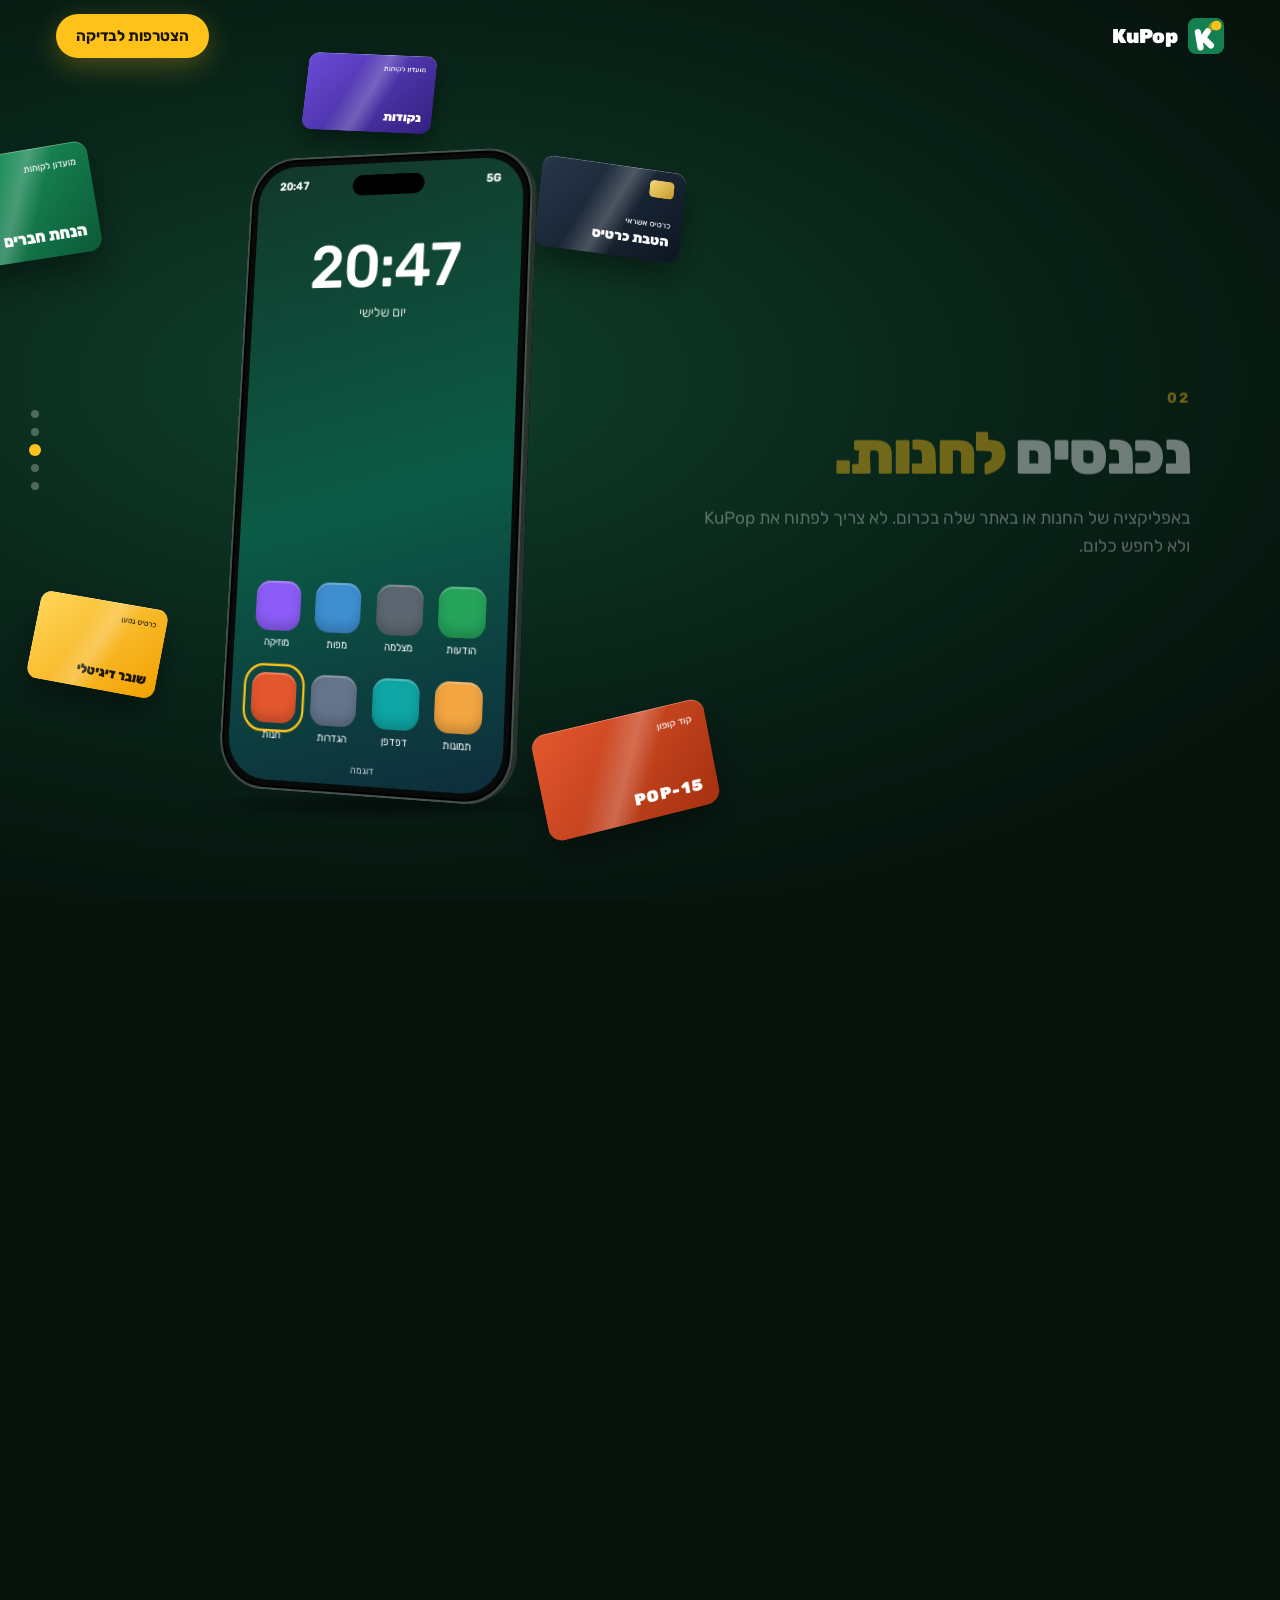
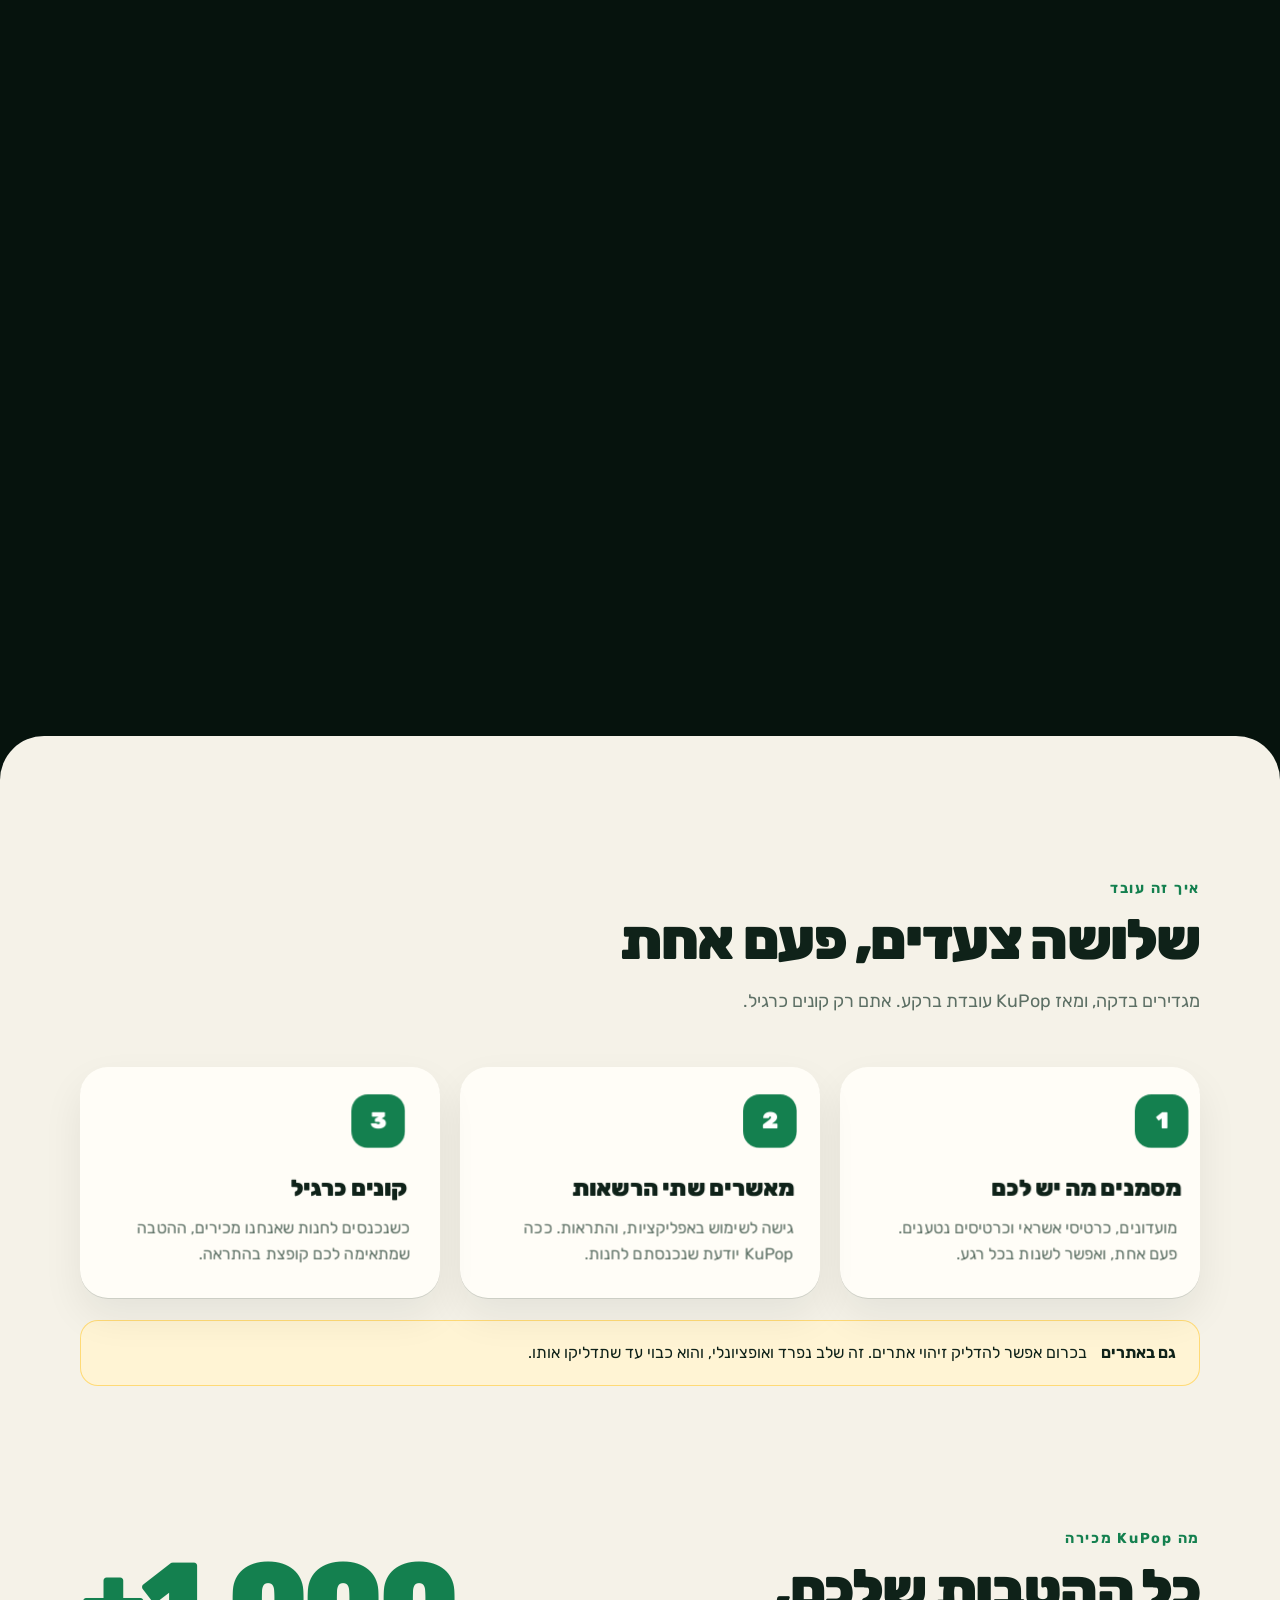
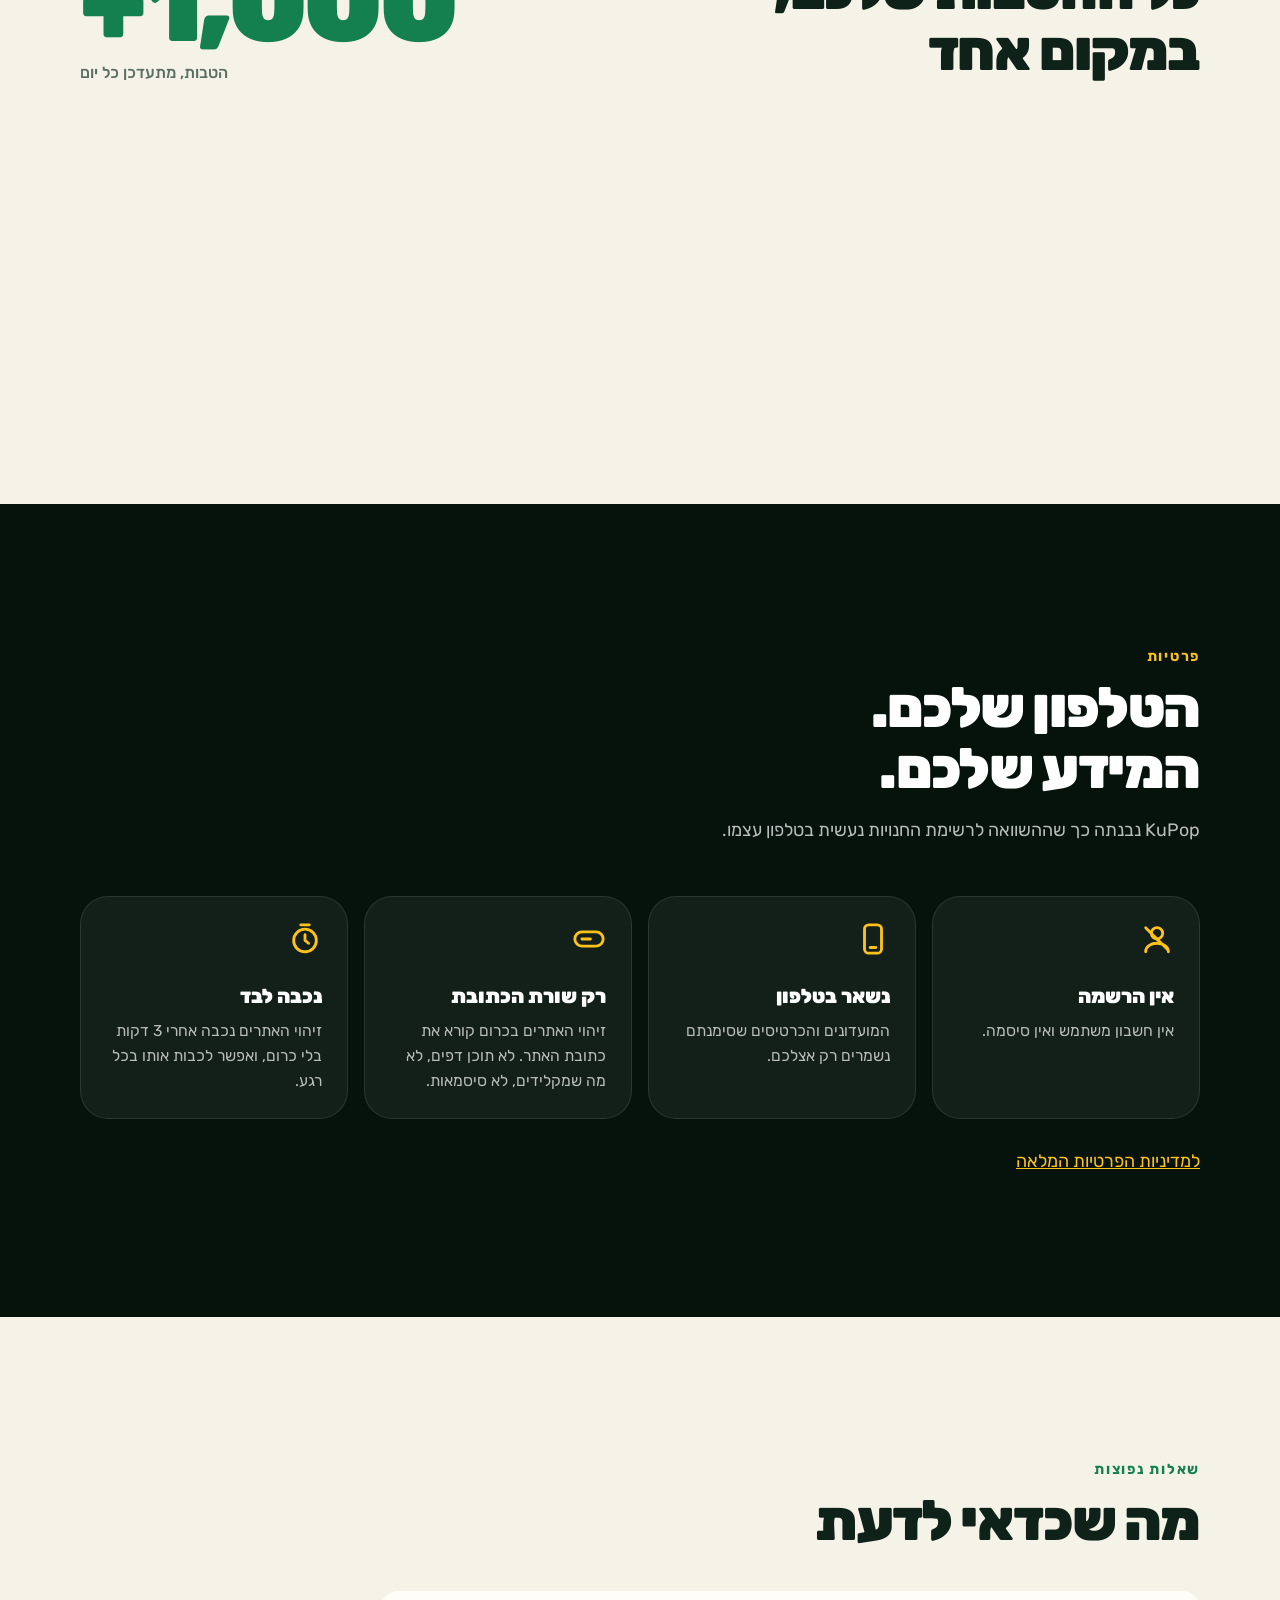
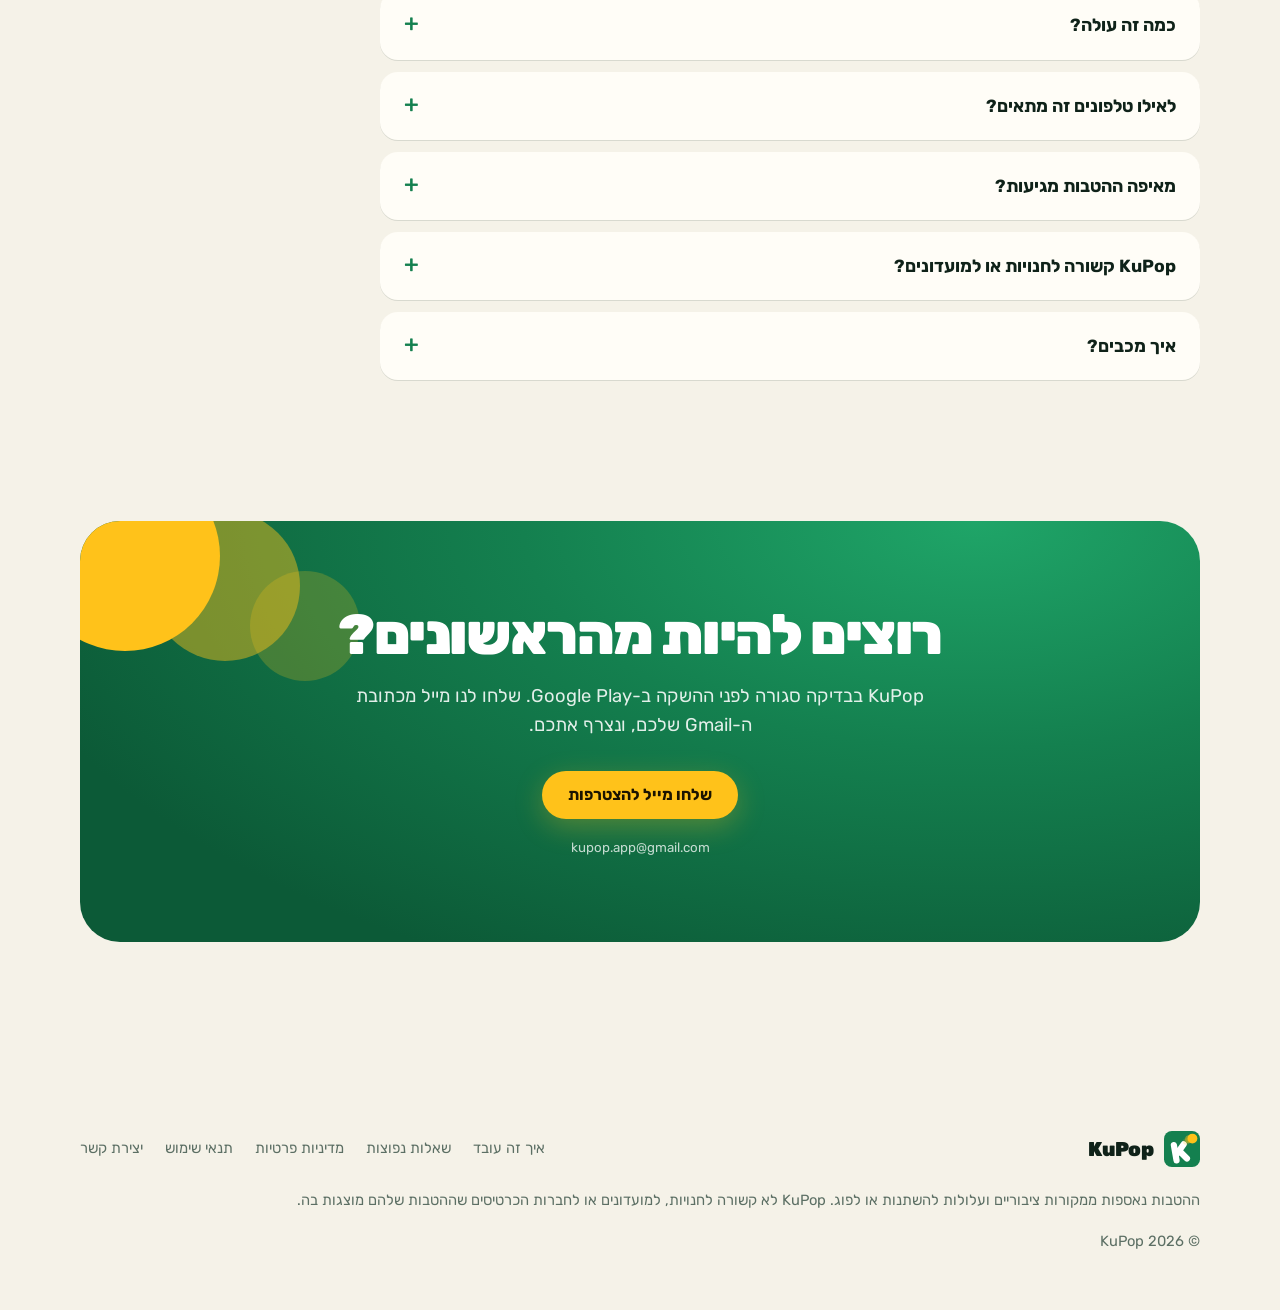
==== commit e6d87711: "Deploy site from savings-app@f2ac3231" ====
--- a/index.html
+++ b/index.html
@@ -456,7 +456,7 @@
         <a class="brand" href="#top"><svg><use href="#logo"/></svg>KuPop</a>
         <nav class="f-links" aria-label="קישורים">
           <a href="#how">איך זה עובד</a><a href="#faq">שאלות נפוצות</a><a href="privacy.html">מדיניות פרטיות</a><a href="terms.html">תנאי שימוש</a>
-          <a href="mailto:kupop.app@gmail.com">יצירת קשר</a>
+          <a href="contact.html">יצירת קשר</a>
         </nav>
       </div>
       <p>ההטבות נאספות ממקורות ציבוריים ועלולות להשתנות או לפוג. KuPop לא קשורה לחנויות, למועדונים או לחברות הכרטיסים שההטבות שלהם מוצגות בה.</p>
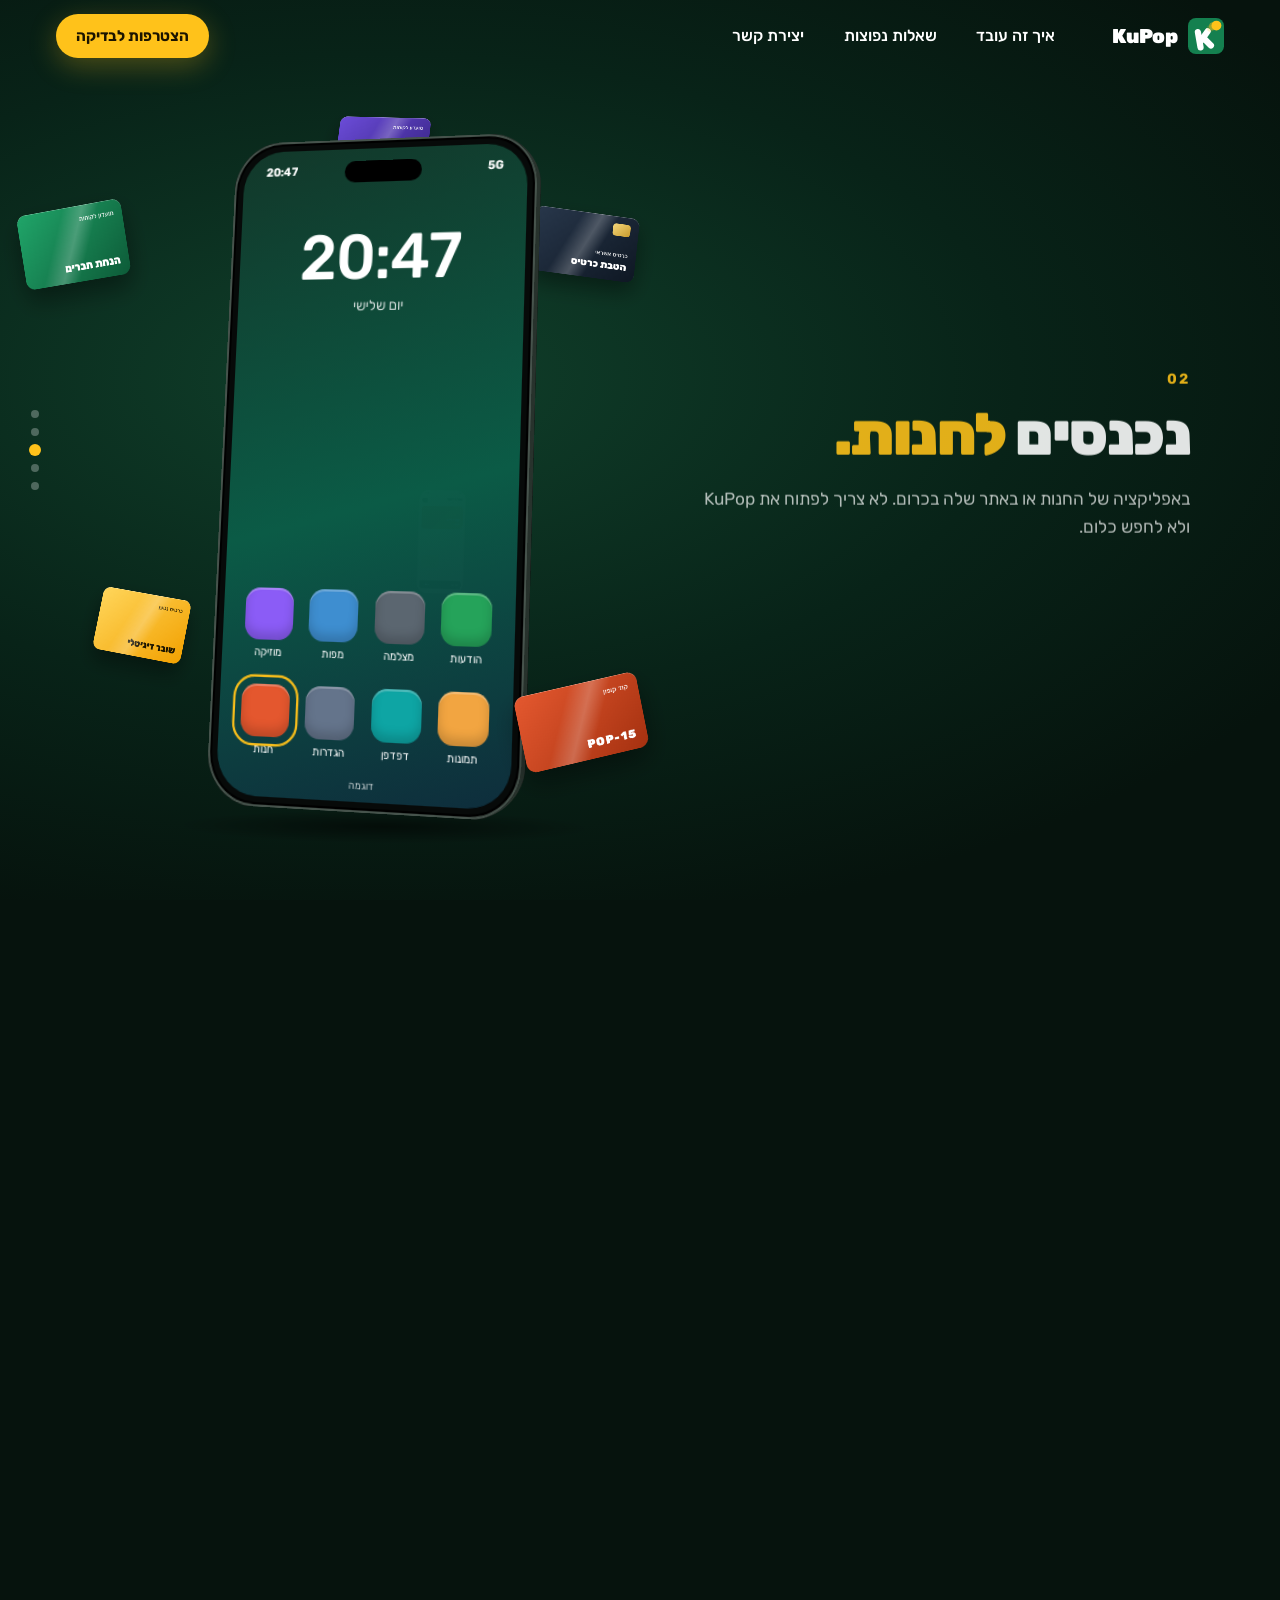
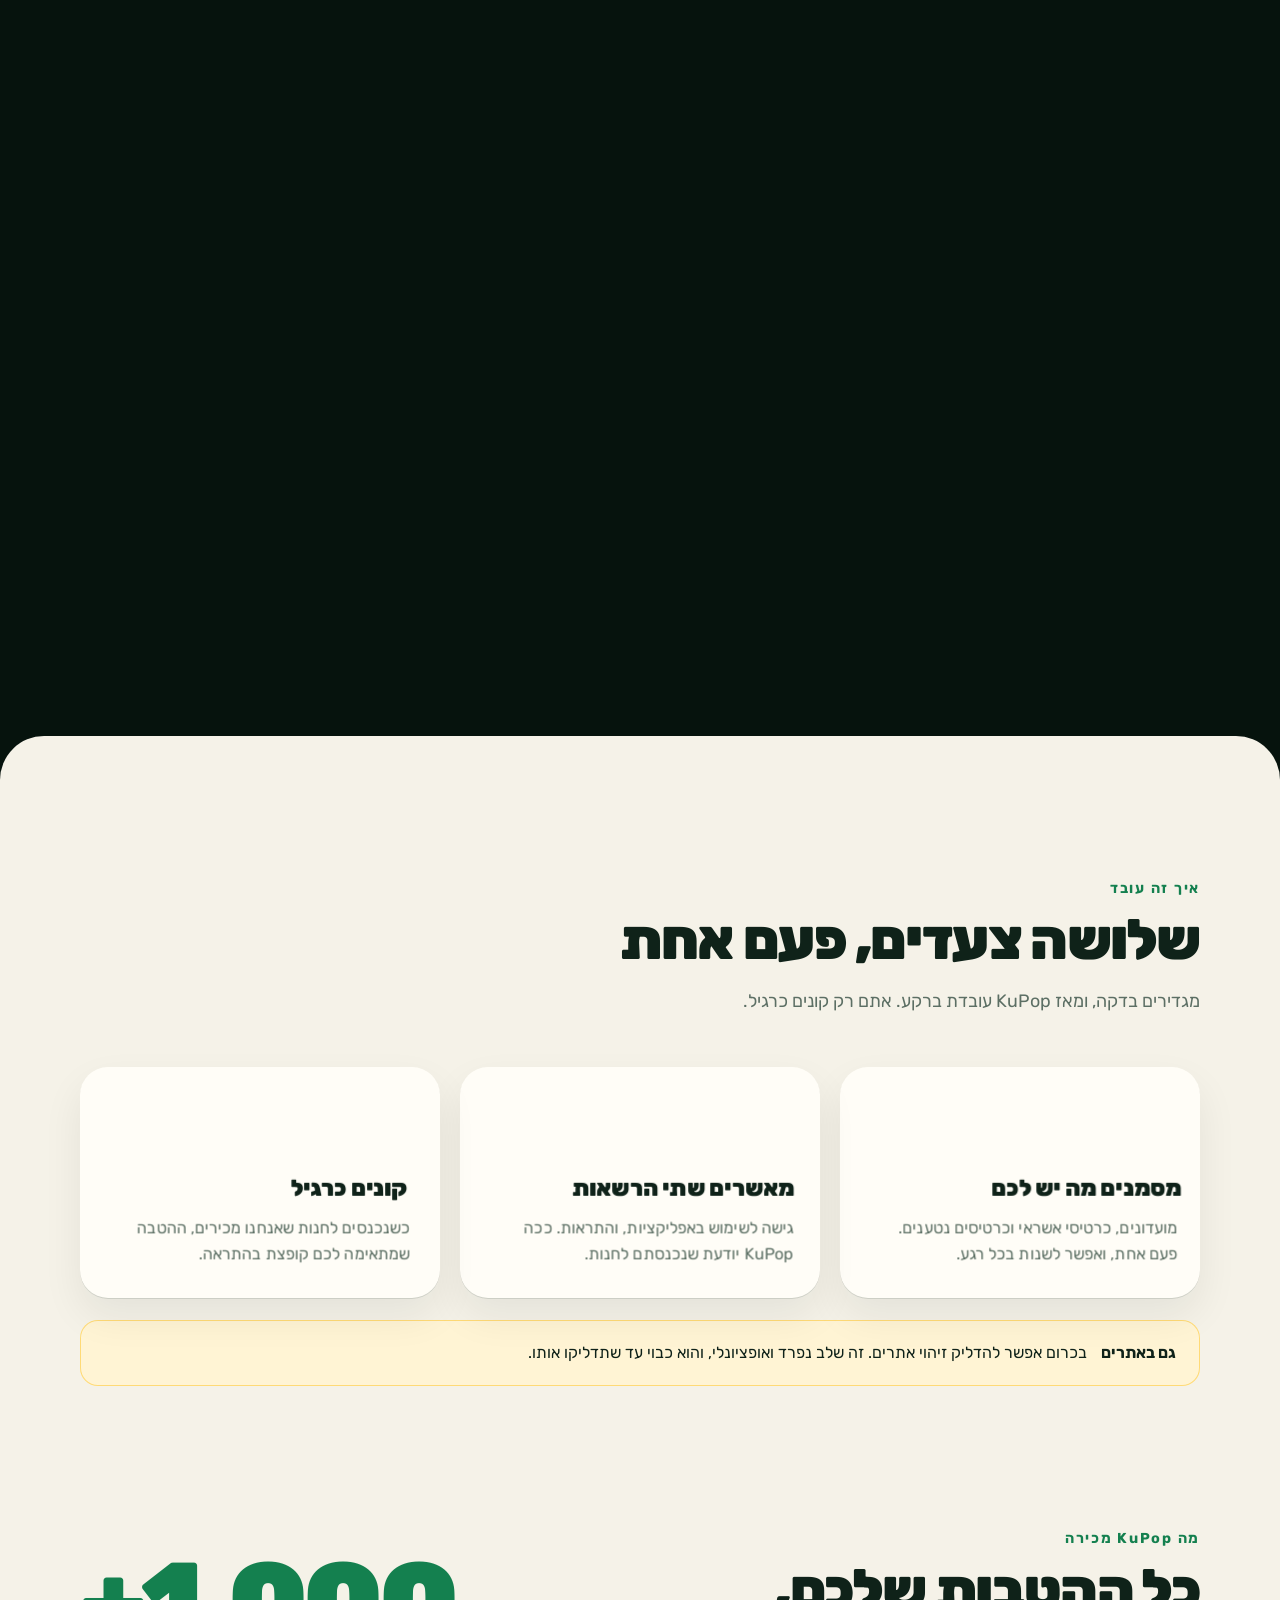
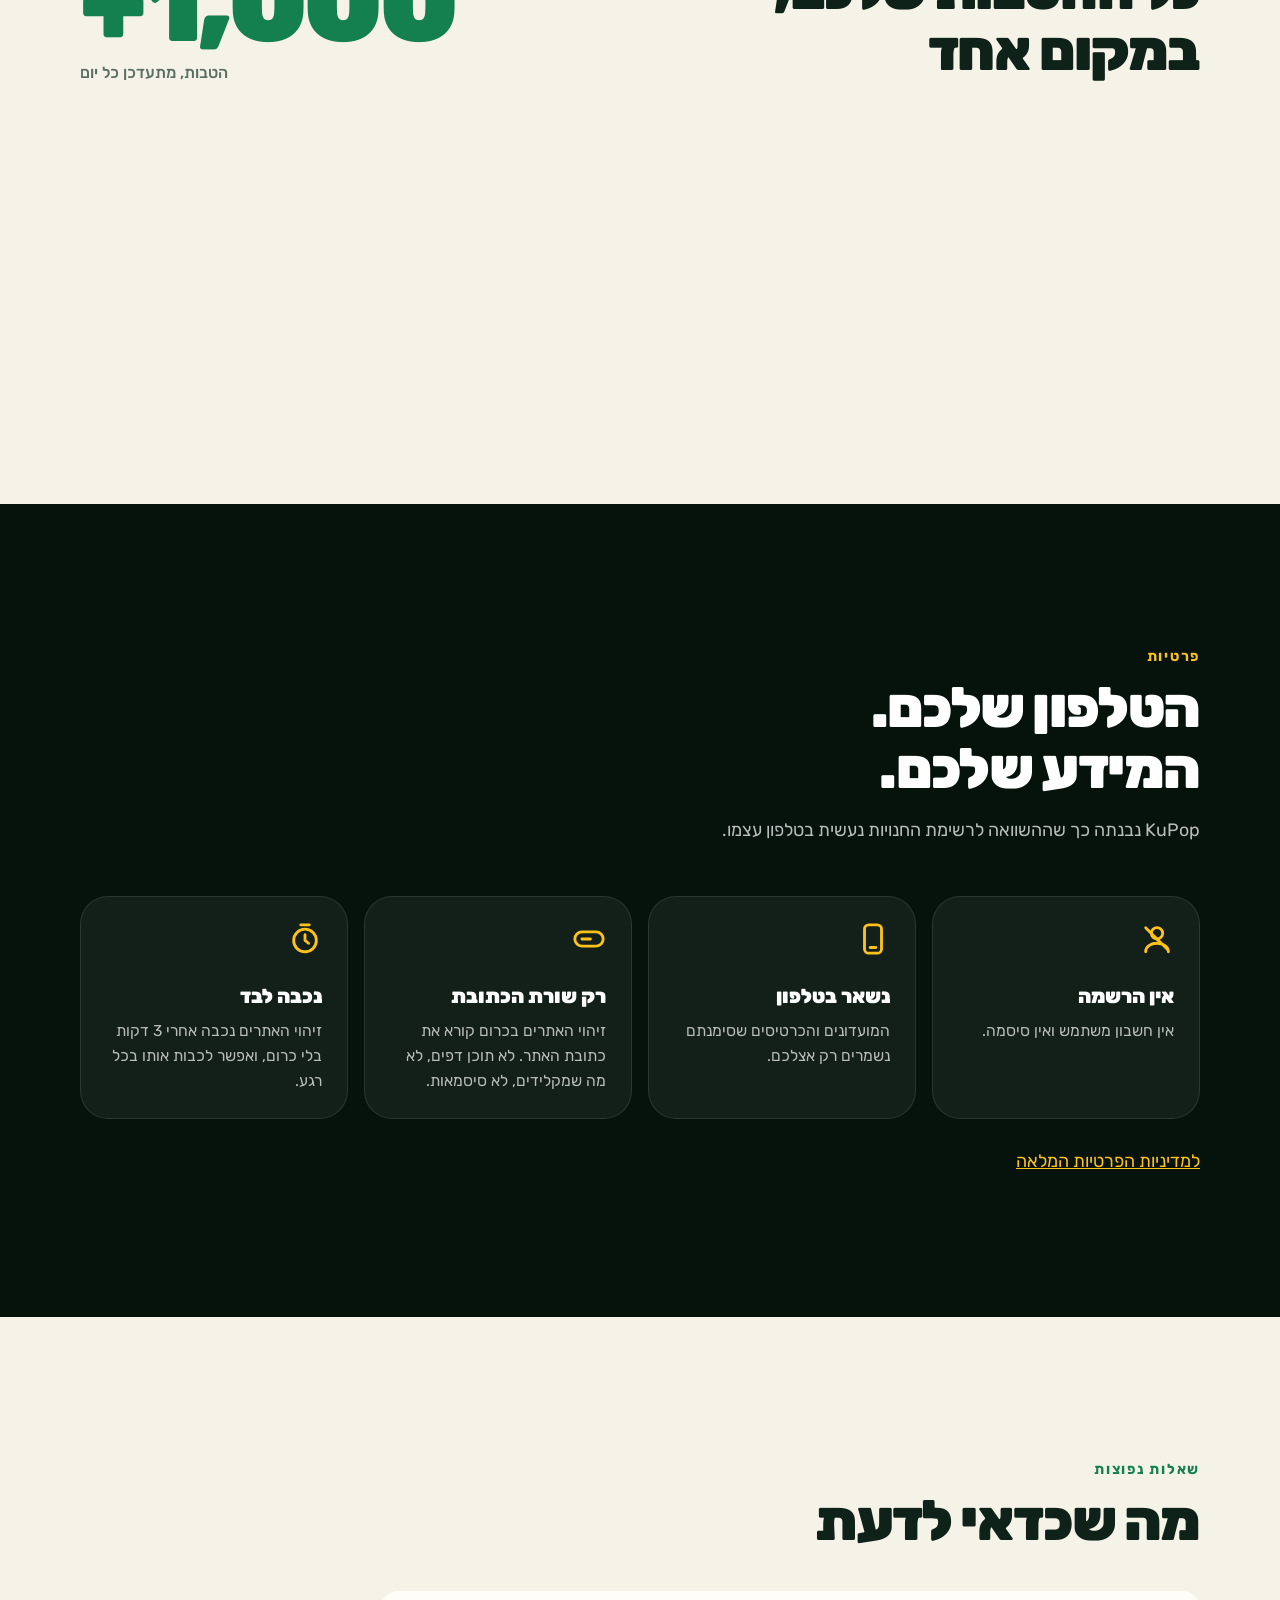
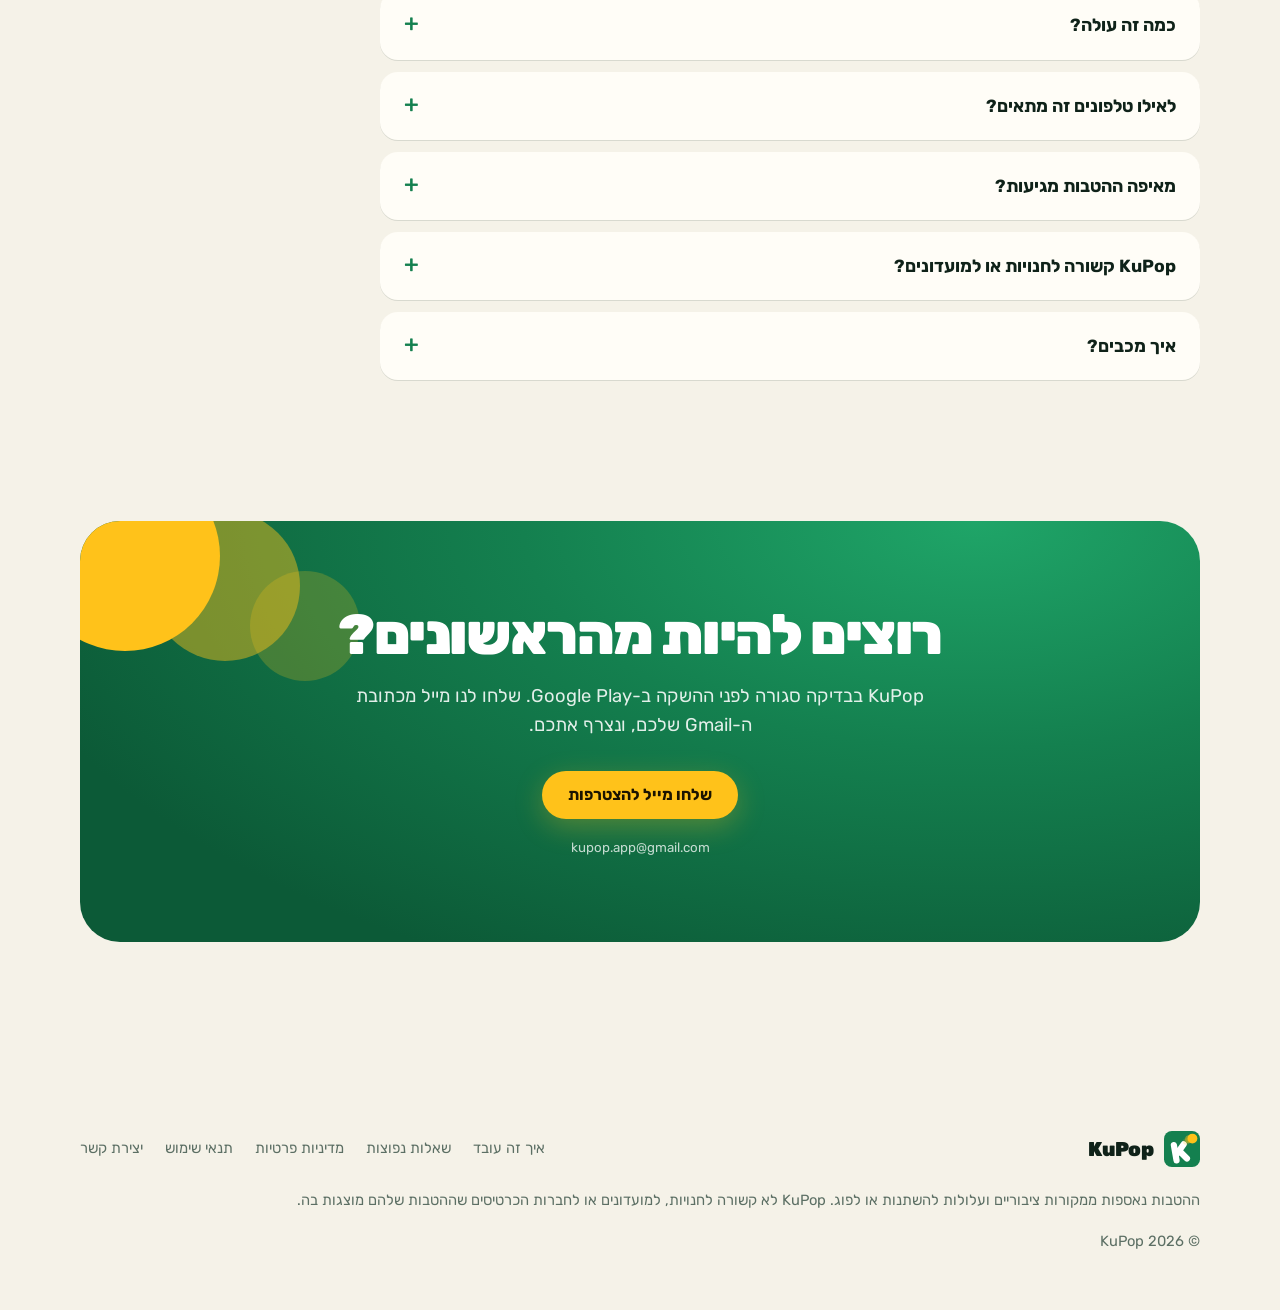
==== commit 4c6b1eea: "Deploy site from savings-app@c4f2d34f" ====
--- a/index.html
+++ b/index.html
@@ -50,7 +50,6 @@
 .btn-gold:hover{transform:translateY(-2px); box-shadow:0 14px 36px rgba(255,194,26,.42)}
 .btn-ghost{color:#fff; box-shadow:inset 0 0 0 1.5px rgba(255,255,255,.4)}
 .btn-ghost:hover{background:rgba(255,255,255,.1)}
-.nav .btn{min-height:44px; padding:0 20px; font-size:.95rem}
 
 /* ---------- pinned 3D stage ---------- */
 .stage{position:relative; height:620vh; background:var(--ink)}
@@ -173,7 +172,7 @@
 @media (prefers-color-scheme: dark){ .kicker{color:var(--green-2)} }
 .block h2{font-size:clamp(2rem,4.4vw,3.6rem); font-weight:900; letter-spacing:-.025em; line-height:1.08; margin-top:10px; text-wrap:balance}
 .lead{margin-top:16px; font-size:clamp(1.05rem,1.4vw,1.25rem); color:var(--muted); max-width:36em}
-.reveal{opacity:0; transform:translate3d(0,34px,0); transition:opacity .8s var(--ease), transform .8s var(--ease); transition-delay:var(--rd,0s)}
+:where(.js) .reveal{opacity:0; transform:translate3d(0,34px,0); transition:opacity .8s var(--ease), transform .8s var(--ease); transition-delay:var(--rd,0s)}
 .reveal.in{opacity:1; transform:none}
 
 .steps{display:grid; grid-template-columns:repeat(auto-fit,minmax(250px,1fr)); gap:20px; margin-top:52px; perspective:1200px}
@@ -219,6 +218,7 @@
 /* join */
 .join{position:relative; overflow:hidden; border-radius:40px; padding:clamp(40px,7vw,84px); color:#fff; text-align:center;
   background:radial-gradient(90% 120% at 80% 0%, #1FA568, var(--green) 45%, #0c5a37)}
+#join{scroll-margin-top:88px}
 .join h2{margin:0}
 .join p{margin:16px auto 30px; max-width:32em; color:rgba(255,255,255,.88); font-size:1.15rem}
 .join small{display:block; margin-top:18px; color:rgba(255,255,255,.75); direction:ltr}
@@ -250,7 +250,7 @@
   .cta .btn{min-height:44px; padding:0 20px; font-size:.95rem}
   .step-no{margin-bottom:8px}
   .hint{display:none}
-  .nav .btn{display:none}
+  #how,#faq{scroll-margin-top:24px}
   .glow-gold{background:radial-gradient(70% 40% at 50% 62%, rgba(255,194,26,.32), transparent 70%)}
   .sheet{border-radius:30px 30px 0 0; margin-top:-30px}
   .count small{text-align:start}
@@ -262,6 +262,8 @@
   .reveal{opacity:1; transform:none; transition:none}
 }
 </style>
+<link rel="stylesheet" href="nav.css">
+<script src="nav.js"></script>
 </head>
 <body>
 
@@ -272,8 +274,16 @@
 </defs></svg>
 
 <header class="nav" id="nav">
-  <a class="brand" href="#top" aria-label="KuPop"><svg><use href="#logo"/></svg>KuPop</a>
-  <a class="btn btn-gold" href="#join">הצטרפות לבדיקה</a>
+  <a class="brand" href="#top" aria-label="KuPop" aria-current="page"><svg><use href="#logo"/></svg>KuPop</a>
+  <button class="nav-btn" id="nav-btn" type="button" aria-label="תפריט" aria-expanded="false" aria-controls="nav-menu"><svg viewBox="0 0 24 24" aria-hidden="true"><path class="bars" d="M4 7h16M4 12h16M4 17h16"/><path class="x" d="M6 6l12 12M18 6L6 18"/></svg></button>
+  <nav class="nav-menu" id="nav-menu" aria-label="תפריט ראשי">
+    <ul class="nav-links">
+      <li><a href="#how">איך זה עובד</a></li>
+      <li><a href="#faq">שאלות נפוצות</a></li>
+      <li><a href="contact.html">יצירת קשר</a></li>
+    </ul>
+    <a class="nav-join" href="#join">הצטרפות לבדיקה</a>
+  </nav>
 </header>
 
 <main id="top">
--- a/nav.css
+++ b/nav.css
@@ -0,0 +1,37 @@
+/* Top menu, shared by every page. Colours come from the page's own palette
+   (--text, --surface, --line, --gold). nav.js adds the "js" class to <html>;
+   without it the links stay in the open header and the menu button never shows. */
+.nav .nav-menu{flex:1; display:flex; align-items:center; justify-content:space-between; gap:16px; margin-inline-start:clamp(16px,3.5vw,48px)}
+.nav-links{display:flex; gap:clamp(2px,1.2vw,16px); margin:0; padding:0; list-style:none}
+.nav-links li{margin:0}
+.nav-links a{display:inline-flex; align-items:center; min-height:44px; padding:0 12px; color:inherit; font-weight:500; text-decoration:none; white-space:nowrap}
+.nav-links a:hover,.nav-links a[aria-current]{text-decoration:underline; text-decoration-color:var(--gold); text-decoration-thickness:3px; text-underline-offset:9px}
+.nav-links a[aria-current]{font-weight:700}
+.nav-join{display:inline-flex; align-items:center; justify-content:center; min-height:44px; padding:0 20px; border-radius:999px; background:var(--gold); color:#1B1400;
+  font-size:.95rem; font-weight:700; text-decoration:none; white-space:nowrap; box-shadow:0 8px 28px rgba(255,194,26,.28); transition:transform .3s, box-shadow .3s}
+.nav-join:hover{transform:translateY(-2px); box-shadow:0 14px 36px rgba(255,194,26,.42)}
+.nav-btn{display:none; align-items:center; justify-content:center; width:48px; height:48px; margin:-2px 0; margin-inline-end:-10px; padding:0; border:0; border-radius:14px;
+  background:none; color:inherit; cursor:pointer}
+.nav-btn svg{width:28px; height:28px; display:block; fill:none; stroke:currentColor; stroke-width:2.4; stroke-linecap:round}
+.nav-btn .x,.nav-btn[aria-expanded="true"] .bars{display:none}
+.nav-btn[aria-expanded="true"] .x{display:block}
+/* The gold focus ring disappears on a light surface. */
+.nav.solid :focus-visible,.nav-menu.open :focus-visible{outline-color:var(--text)}
+
+@media (max-width:719px){
+  .js .nav-btn{display:inline-flex}
+  .js .nav .nav-menu{display:none; position:absolute; top:calc(100% + 6px); inset-inline:12px; margin:0; padding:12px; gap:12px; flex-direction:column; align-items:stretch;
+    max-height:calc(100vh - 96px); overflow:auto; border-radius:24px; background:var(--surface); color:var(--text);
+    box-shadow:0 0 0 1px var(--line), 0 24px 60px rgba(6,19,13,.45)}
+  .js .nav .nav-menu.open{display:flex}
+  .js .nav-links{flex-direction:column; gap:0}
+  .js .nav-links a{display:flex; min-height:52px; padding:0 14px; font-size:1.1rem}
+  .js .nav-links a[aria-current]{border-radius:14px; background:var(--bg)}
+  .js .nav-join{min-height:50px; font-size:1.05rem; box-shadow:none}
+  /* No script: two rows in the page flow, so the taller header covers nothing. */
+  html:not(.js) .nav{position:relative; flex-wrap:wrap; gap:4px 16px}
+  html:not(.js) .nav .nav-menu{flex:1 0 100%; flex-wrap:wrap; gap:4px 16px; margin:0}
+  html:not(.js) .nav-links{flex-wrap:wrap; margin-inline-start:-12px}
+}
+@media (prefers-reduced-motion: reduce){ .nav-join{transition:none} .nav-join:hover{transform:none} }
+@media print{ .nav .nav-menu,.nav .nav-btn{display:none !important} }
